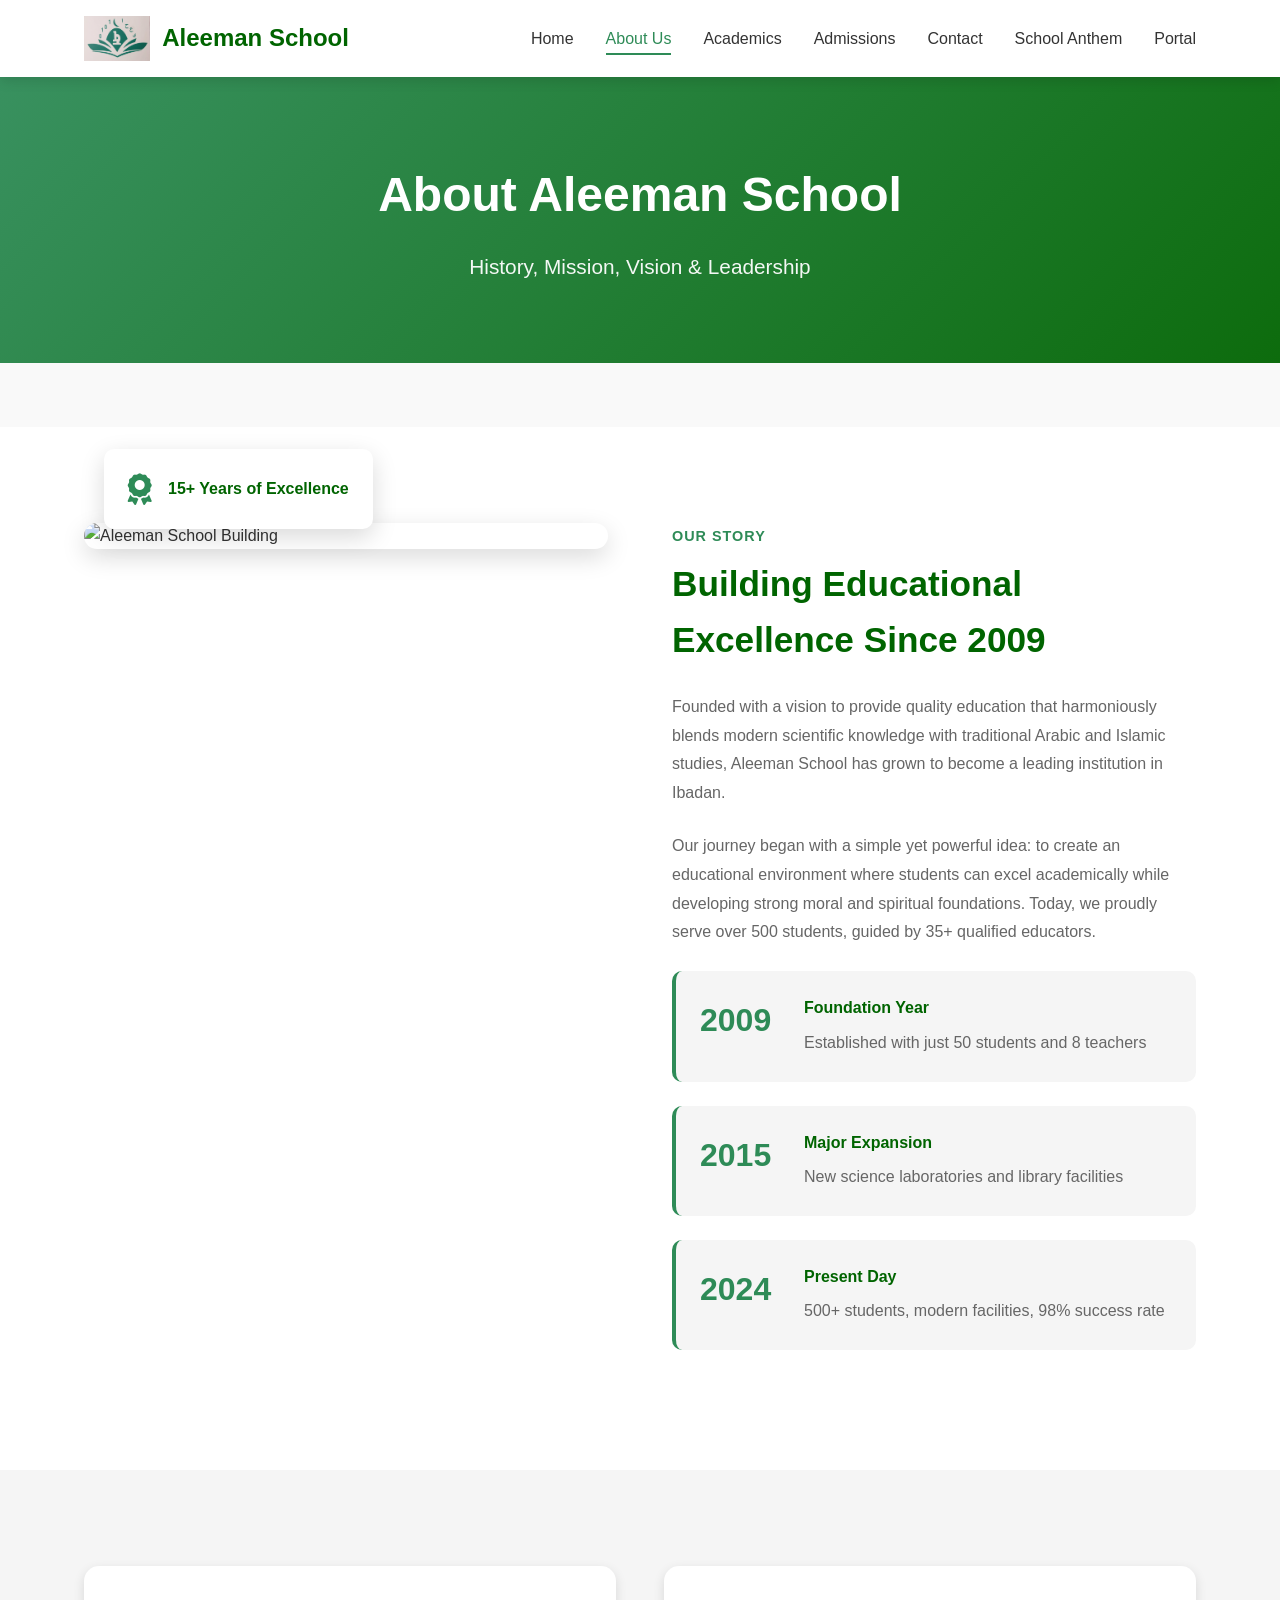
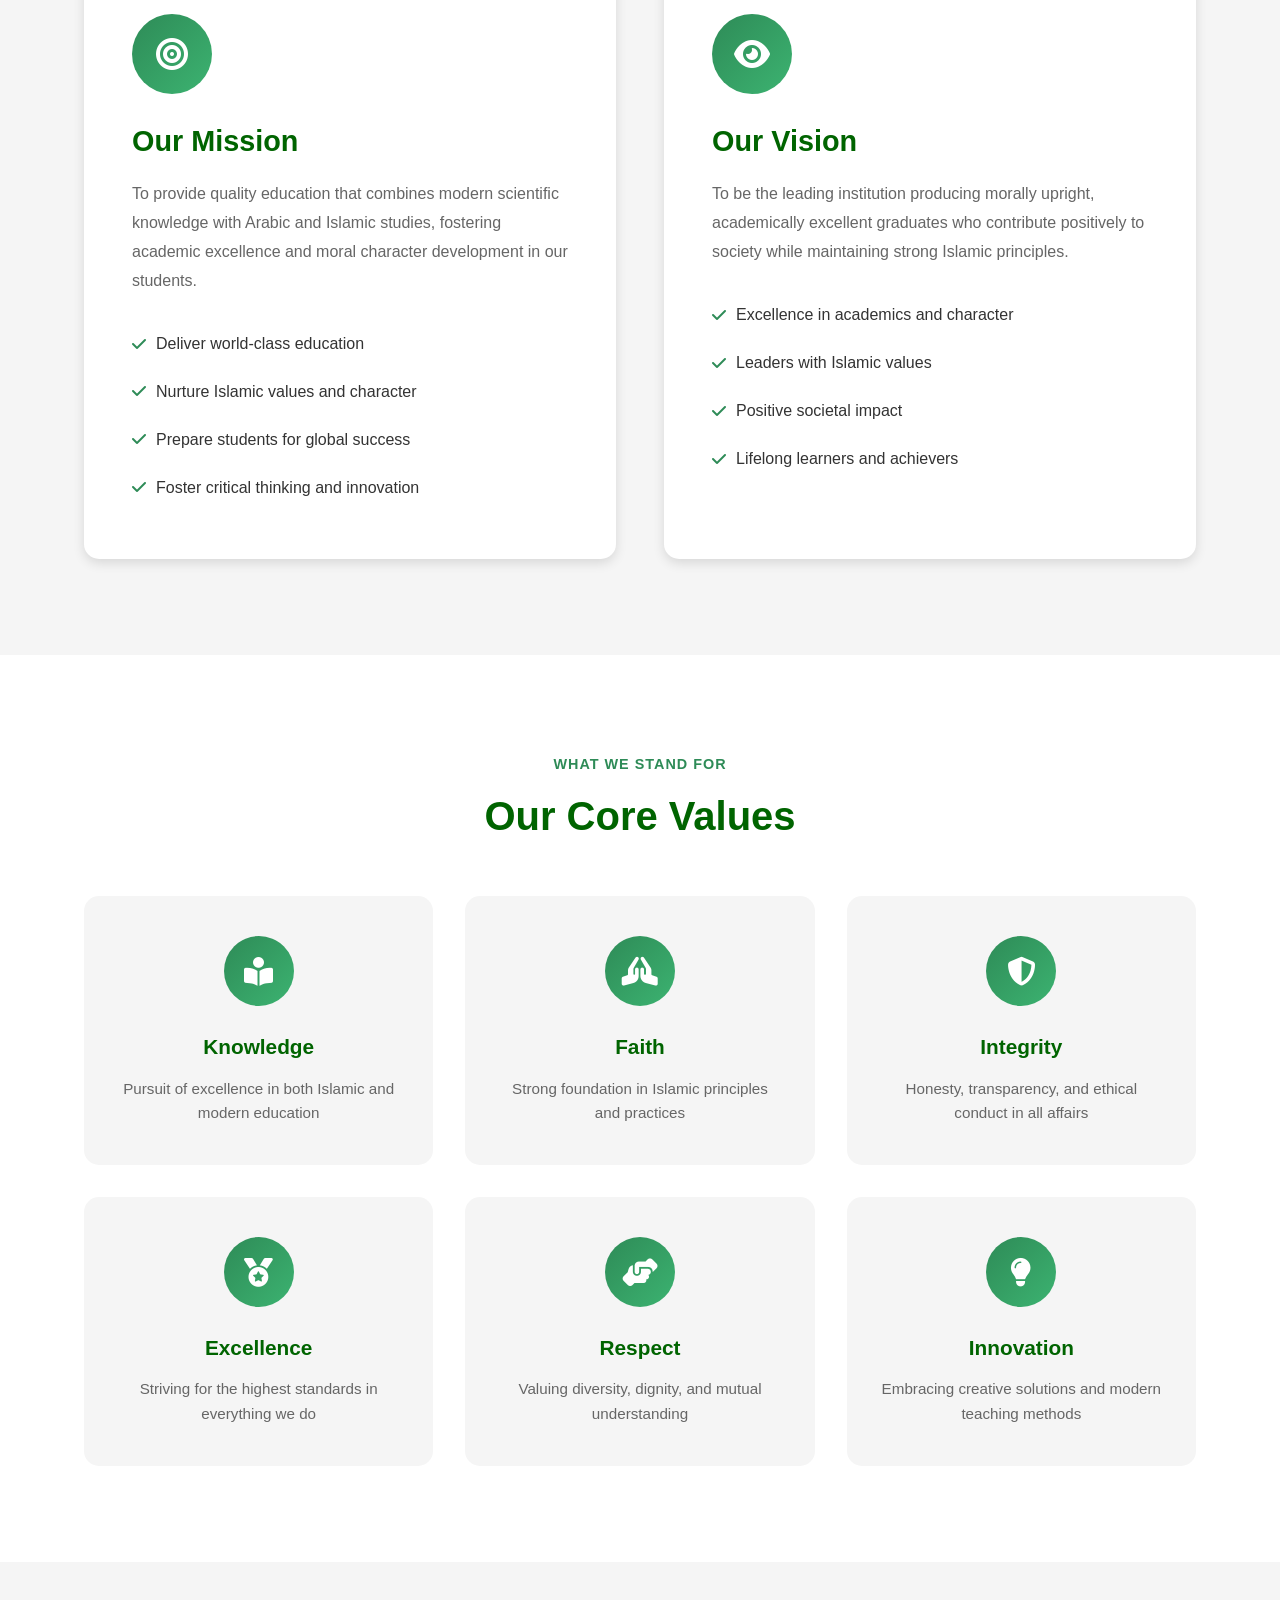
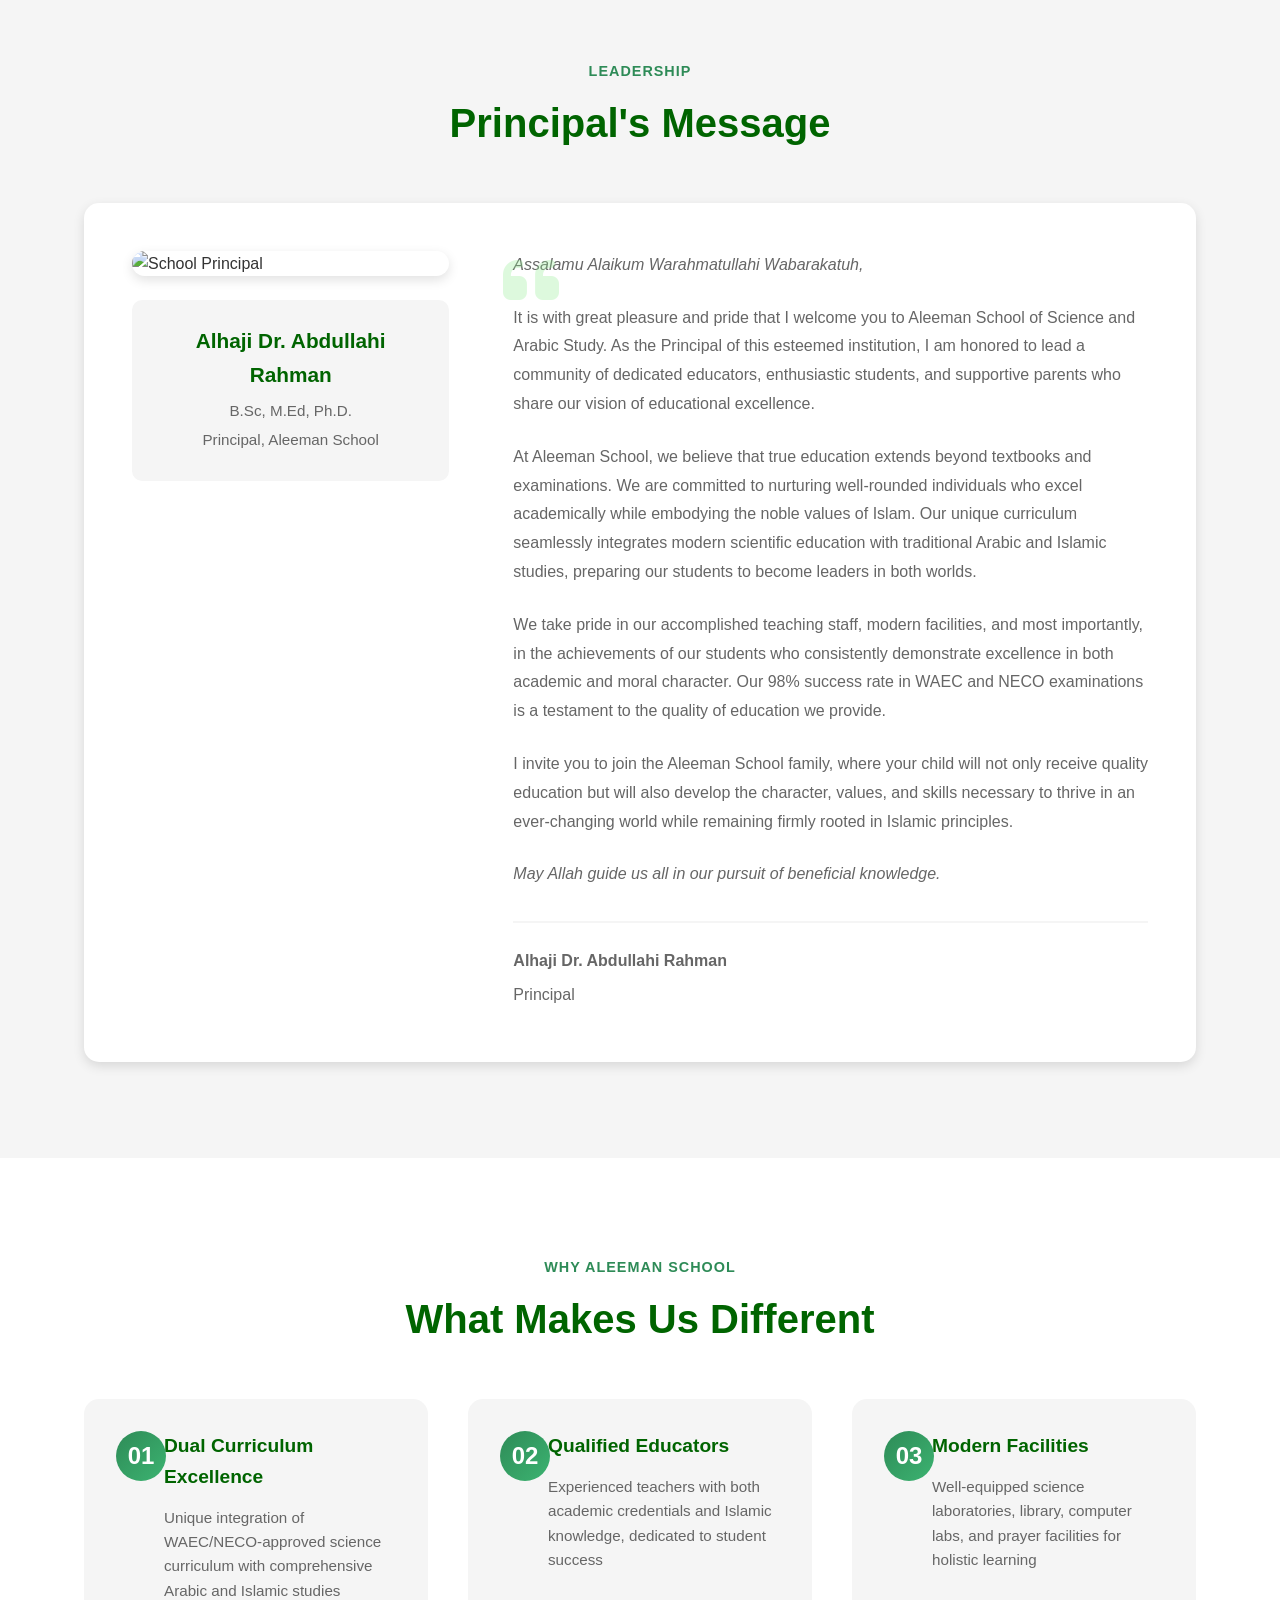
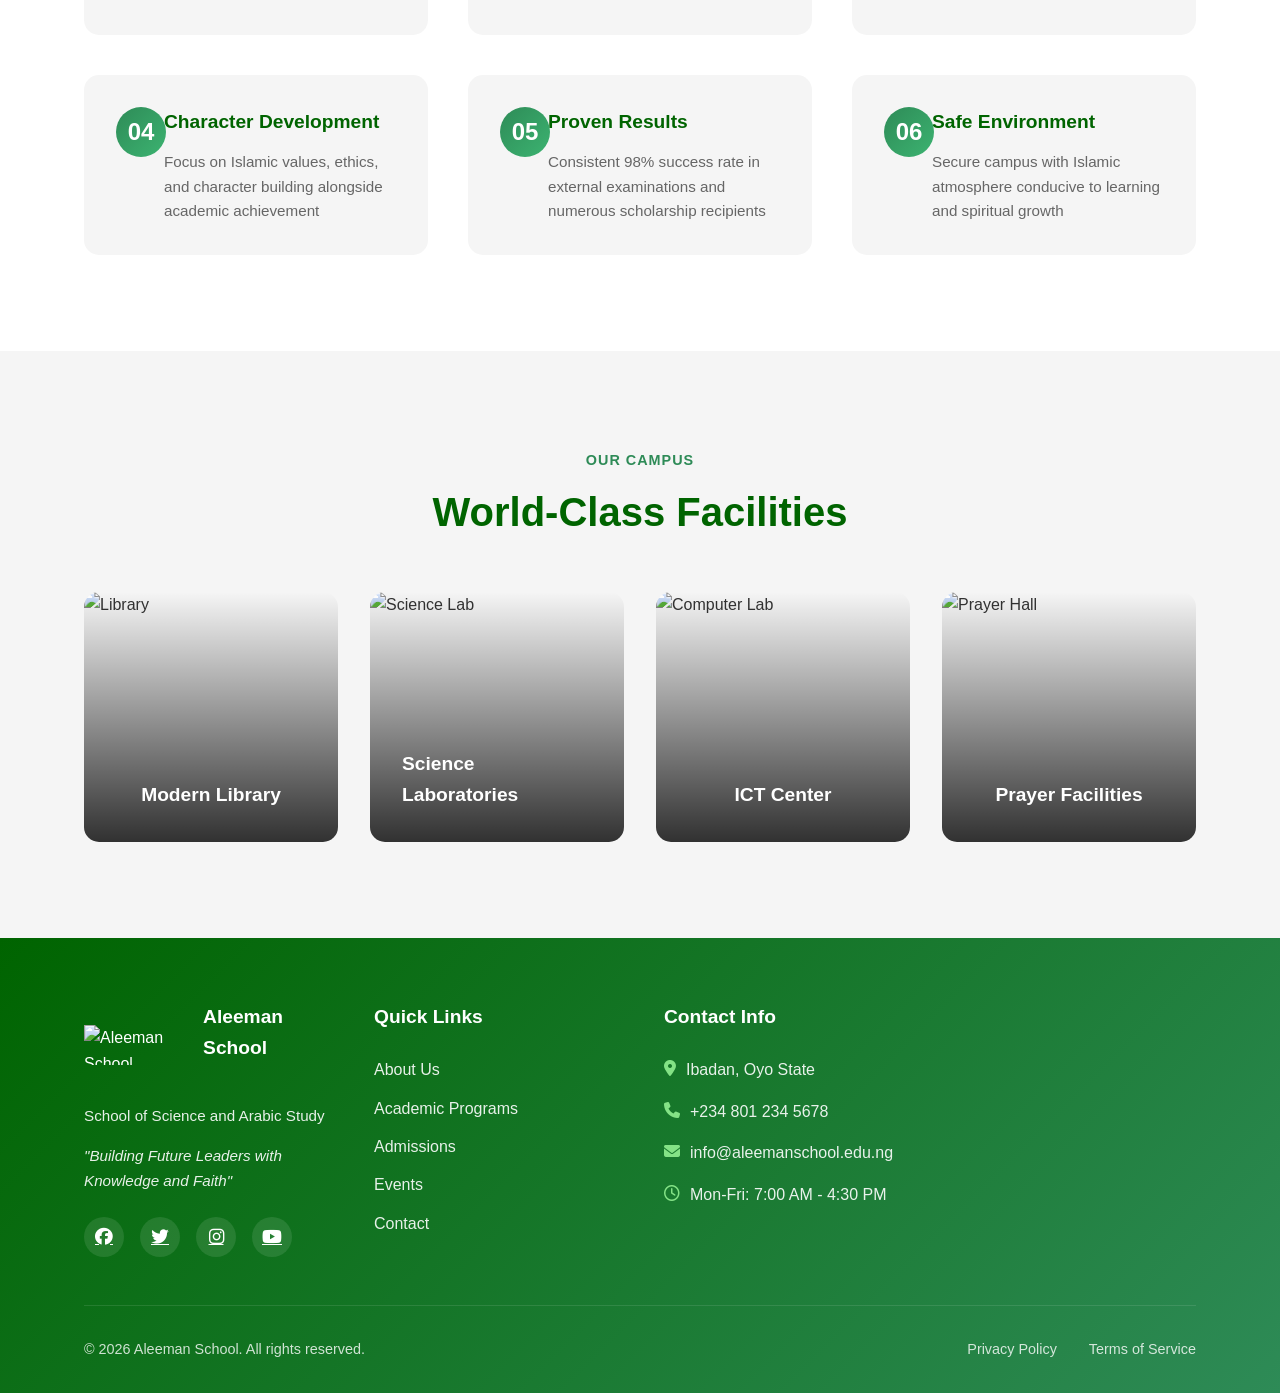
==== about/index.html @ 273f5569 "first commit" ====
<!DOCTYPE html>
<html lang="en">
<head>
    <meta charset="UTF-8">
    <meta
      name="viewport"
      content="width=device-width, initial-scale=1.0, maximum-scale=2.0, user-scalable=no, viewport-fit=cover"
    />
    <meta name="description" content="Learn about Aleeman School's history, mission, vision and meet our principal">
    <title>About Us - Aleeman School</title>
    <link rel="stylesheet" href="../css/style.css">
    <link rel="stylesheet" href="../css/responsive.css">
    <link rel="stylesheet" href="../css/improvements.css">
     <link rel="icon" href="../aleeman-logo.png" type="image/x-icon">
    <link rel="stylesheet" href="https://cdnjs.cloudflare.com/ajax/libs/font-awesome/6.4.0/css/all.min.css">
</head>
<body>
    <!-- Navigation -->
    <nav class="navbar">
        <div class="container">
            <a href="../index.html" class="logo">
                <img src="../aleeman-logo.png" alt="Aleeman School Logo">
                <span>Aleeman School</span>
            </a>
            <button class="menu-toggle" id="menuToggle" aria-label="Toggle menu">
                <i class="fas fa-bars"></i>
            </button>
            <ul class="nav-menu" id="navMenu">
                <li><a href="../index.html">Home</a></li>
                <li><a href="../about/" class="active">About Us</a></li>
                <li><a href="../academics/">Academics</a></li>
                <li><a href="../admissions/">Admissions</a></li>
                <li><a href="../contact/">Contact</a></li>
                 <li><a href="../anthem/">School Anthem</a></li>
                 <li><a href="../portal/">Portal</a></li>
            </ul>
        </div>
    </nav>

    <!-- Page Header -->
    <section class="page-header">
        <div class="container">
            <h1>About Aleeman School</h1>
            <p>History, Mission, Vision & Leadership</p>
        </div>
    </section>

    <!-- About Content -->
    <section class="about-content-section">
        <div class="container">
            <div class="about-grid">
                <div class="about-image">
                    <img src="../images/school-building.jpg" alt="Aleeman School Building">
                    <div class="image-badge">
                        <i class="fas fa-award"></i>
                        <span>15+ Years of Excellence</span>
                    </div>
                </div>
                <div class="about-text">
                    <span class="section-label">Our Story</span>
                    <h2>Building Educational Excellence Since 2009</h2>
                    <p>Founded with a vision to provide quality education that harmoniously blends modern scientific knowledge with traditional Arabic and Islamic studies, Aleeman School has grown to become a leading institution in Ibadan.</p>
                    <p>Our journey began with a simple yet powerful idea: to create an educational environment where students can excel academically while developing strong moral and spiritual foundations. Today, we proudly serve over 500 students, guided by 35+ qualified educators.</p>
                    <div class="timeline-highlight">
                        <div class="timeline-year">2009</div>
                        <div class="timeline-text">
                            <h4>Foundation Year</h4>
                            <p>Established with just 50 students and 8 teachers</p>
                        </div>
                    </div>
                    <div class="timeline-highlight">
                        <div class="timeline-year">2015</div>
                        <div class="timeline-text">
                            <h4>Major Expansion</h4>
                            <p>New science laboratories and library facilities</p>
                        </div>
                    </div>
                    <div class="timeline-highlight">
                        <div class="timeline-year">2024</div>
                        <div class="timeline-text">
                            <h4>Present Day</h4>
                            <p>500+ students, modern facilities, 98% success rate</p>
                        </div>
                    </div>
                </div>
            </div>
        </div>
    </section>

    <!-- Mission & Vision -->
    <section class="mission-vision-section">
        <div class="container">
            <div class="mv-grid">
                <div class="mv-card mission-card">
                    <div class="mv-icon">
                        <i class="fas fa-bullseye"></i>
                    </div>
                    <h3>Our Mission</h3>
                    <p>To provide quality education that combines modern scientific knowledge with Arabic and Islamic studies, fostering academic excellence and moral character development in our students.</p>
                    <ul class="mv-list">
                        <li><i class="fas fa-check"></i> Deliver world-class education</li>
                        <li><i class="fas fa-check"></i> Nurture Islamic values and character</li>
                        <li><i class="fas fa-check"></i> Prepare students for global success</li>
                        <li><i class="fas fa-check"></i> Foster critical thinking and innovation</li>
                    </ul>
                </div>
                <div class="mv-card vision-card">
                    <div class="mv-icon">
                        <i class="fas fa-eye"></i>
                    </div>
                    <h3>Our Vision</h3>
                    <p>To be the leading institution producing morally upright, academically excellent graduates who contribute positively to society while maintaining strong Islamic principles.</p>
                    <ul class="mv-list">
                        <li><i class="fas fa-check"></i> Excellence in academics and character</li>
                        <li><i class="fas fa-check"></i> Leaders with Islamic values</li>
                        <li><i class="fas fa-check"></i> Positive societal impact</li>
                        <li><i class="fas fa-check"></i> Lifelong learners and achievers</li>
                    </ul>
                </div>
            </div>
        </div>
    </section>

    <!-- Core Values -->
    <section class="values-section">
        <div class="container">
            <div class="section-header">
                <span class="section-label">What We Stand For</span>
                <h2>Our Core Values</h2>
            </div>
            <div class="values-grid">
                <div class="value-card">
                    <div class="value-icon">
                        <i class="fas fa-book-reader"></i>
                    </div>
                    <h4>Knowledge</h4>
                    <p>Pursuit of excellence in both Islamic and modern education</p>
                </div>
                <div class="value-card">
                    <div class="value-icon">
                        <i class="fas fa-praying-hands"></i>
                    </div>
                    <h4>Faith</h4>
                    <p>Strong foundation in Islamic principles and practices</p>
                </div>
                <div class="value-card">
                    <div class="value-icon">
                        <i class="fas fa-shield-alt"></i>
                    </div>
                    <h4>Integrity</h4>
                    <p>Honesty, transparency, and ethical conduct in all affairs</p>
                </div>
                <div class="value-card">
                    <div class="value-icon">
                        <i class="fas fa-medal"></i>
                    </div>
                    <h4>Excellence</h4>
                    <p>Striving for the highest standards in everything we do</p>
                </div>
                <div class="value-card">
                    <div class="value-icon">
                        <i class="fas fa-hands-helping"></i>
                    </div>
                    <h4>Respect</h4>
                    <p>Valuing diversity, dignity, and mutual understanding</p>
                </div>
                <div class="value-card">
                    <div class="value-icon">
                        <i class="fas fa-lightbulb"></i>
                    </div>
                    <h4>Innovation</h4>
                    <p>Embracing creative solutions and modern teaching methods</p>
                </div>
            </div>
        </div>
    </section>

    <!-- Principal's Message -->
    <section class="principal-section" id="principal">
        <div class="container">
            <div class="section-header">
                <span class="section-label">Leadership</span>
                <h2>Principal's Message</h2>
            </div>
            <div class="principal-content">
                <div class="principal-image">
                    <img src="images/principal.jpg" alt="School Principal">
                    <div class="principal-info">
                        <h3>Alhaji Dr. Abdullahi Rahman</h3>
                        <p>B.Sc, M.Ed, Ph.D.</p>
                        <p>Principal, Aleeman School</p>
                    </div>
                </div>
                <div class="principal-message">
                    <div class="quote-mark">
                        <i class="fas fa-quote-left"></i>
                    </div>
                    <p class="message-intro">Assalamu Alaikum Warahmatullahi Wabarakatuh,</p>
                    <p>It is with great pleasure and pride that I welcome you to Aleeman School of Science and Arabic Study. As the Principal of this esteemed institution, I am honored to lead a community of dedicated educators, enthusiastic students, and supportive parents who share our vision of educational excellence.</p>
                    <p>At Aleeman School, we believe that true education extends beyond textbooks and examinations. We are committed to nurturing well-rounded individuals who excel academically while embodying the noble values of Islam. Our unique curriculum seamlessly integrates modern scientific education with traditional Arabic and Islamic studies, preparing our students to become leaders in both worlds.</p>
                    <p>We take pride in our accomplished teaching staff, modern facilities, and most importantly, in the achievements of our students who consistently demonstrate excellence in both academic and moral character. Our 98% success rate in WAEC and NECO examinations is a testament to the quality of education we provide.</p>
                    <p>I invite you to join the Aleeman School family, where your child will not only receive quality education but will also develop the character, values, and skills necessary to thrive in an ever-changing world while remaining firmly rooted in Islamic principles.</p>
                    <p class="message-closing">May Allah guide us all in our pursuit of beneficial knowledge.</p>
                    <div class="principal-signature">
                        <p><strong>Alhaji Dr. Abdullahi Rahman</strong></p>
                        <p>Principal</p>
                    </div>
                </div>
            </div>
        </div>
    </section>

    <!-- Why Choose Us -->
    <section class="why-choose-section">
        <div class="container">
            <div class="section-header">
                <span class="section-label">Why Aleeman School</span>
                <h2>What Makes Us Different</h2>
            </div>
            <div class="why-grid">
                <div class="why-card">
                    <div class="why-number">01</div>
                    <h4>Dual Curriculum Excellence</h4>
                    <p>Unique integration of WAEC/NECO-approved science curriculum with comprehensive Arabic and Islamic studies</p>
                </div>
                <div class="why-card">
                    <div class="why-number">02</div>
                    <h4>Qualified Educators</h4>
                    <p>Experienced teachers with both academic credentials and Islamic knowledge, dedicated to student success</p>
                </div>
                <div class="why-card">
                    <div class="why-number">03</div>
                    <h4>Modern Facilities</h4>
                    <p>Well-equipped science laboratories, library, computer labs, and prayer facilities for holistic learning</p>
                </div>
                <div class="why-card">
                    <div class="why-number">04</div>
                    <h4>Character Development</h4>
                    <p>Focus on Islamic values, ethics, and character building alongside academic achievement</p>
                </div>
                <div class="why-card">
                    <div class="why-number">05</div>
                    <h4>Proven Results</h4>
                    <p>Consistent 98% success rate in external examinations and numerous scholarship recipients</p>
                </div>
                <div class="why-card">
                    <div class="why-number">06</div>
                    <h4>Safe Environment</h4>
                    <p>Secure campus with Islamic atmosphere conducive to learning and spiritual growth</p>
                </div>
            </div>
        </div>
    </section>

    <!-- Facilities Highlight -->
    <section class="facilities-section">
        <div class="container">
            <div class="section-header">
                <span class="section-label">Our Campus</span>
                <h2>World-Class Facilities</h2>
            </div>
            <div class="facilities-grid">
                <div class="facility-card">
                    <img src="images/library.jpg" alt="Library">
                    <div class="facility-overlay">
                        <i class="fas fa-book"></i>
                        <h4>Modern Library</h4>
                    </div>
                </div>
                <div class="facility-card">
                    <img src="images/lab.jpg" alt="Science Lab">
                    <div class="facility-overlay">
                        <i class="fas fa-flask"></i>
                        <h4>Science Laboratories</h4>
                    </div>
                </div>
                <div class="facility-card">
                    <img src="images/computer-lab.jpg" alt="Computer Lab">
                    <div class="facility-overlay">
                        <i class="fas fa-desktop"></i>
                        <h4>ICT Center</h4>
                    </div>
                </div>
                <div class="facility-card">
                    <img src="images/mosque.jpg" alt="Prayer Hall">
                    <div class="facility-overlay">
                        <i class="fas fa-mosque"></i>
                        <h4>Prayer Facilities</h4>
                    </div>
                </div>
            </div>
        </div>
    </section>

    <!-- Footer -->
    <footer class="footer">
        <div class="container">
            <div class="footer-grid">
                <div class="footer-col">
                    <div class="footer-logo">
                        <img src="aleeman-logo.png" alt="Aleeman School">
                        <h3>Aleeman School</h3>
                    </div>
                    <p>School of Science and Arabic Study</p>
                    <p class="footer-tagline">"Building Future Leaders with Knowledge and Faith"</p>
                    <div class="social-links">
                        <a href="#" aria-label="Facebook"><i class="fab fa-facebook"></i></a>
                        <a href="#" aria-label="Twitter"><i class="fab fa-twitter"></i></a>
                        <a href="#" aria-label="Instagram"><i class="fab fa-instagram"></i></a>
                        <a href="#" aria-label="YouTube"><i class="fab fa-youtube"></i></a>
                    </div>
                </div>
                <div class="footer-col">
                    <h3>Quick Links</h3>
                    <ul class="footer-links">
                        <li><a href="../about/">About Us</a></li>
                        <li><a href="../academics/">Academic Programs</a></li>
                        <li><a href="../admissions/">Admissions</a></li>
                        <li><a href="#">Events</a></li>
                        <li><a href="../contact/">Contact</a></li>
                    </ul>
                </div>
                <div class="footer-col">
                    <h3>Contact Info</h3>
                    <ul class="footer-contact">
                        <li><i class="fas fa-map-marker-alt"></i> Ibadan, Oyo State</li>
                        <li><i class="fas fa-phone"></i> +234 801 234 5678</li>
                        <li><i class="fas fa-envelope"></i> info@aleemanschool.edu.ng</li>
                        <li><i class="far fa-clock"></i> Mon-Fri: 7:00 AM - 4:30 PM</li>
                    </ul>
                </div>
                <!-- <div class="footer-col">
                    <h3>Newsletter</h3>
                    <p>Subscribe to receive updates and news</p>
                    <form class="newsletter-form">
                        <input type="email" placeholder="Your email" required>
                        <button type="submit"><i class="fas fa-paper-plane"></i></button>
                    </form>
                </div> -->
            </div>
            <div class="footer-bottom">
                <p class="copyright">&copy; <span id="currentYear"></span> Aleeman School. All rights reserved.</p>
                <div class="footer-bottom-links">
                    <a href="#">Privacy Policy</a>
                    <a href="#">Terms of Service</a>
                </div>
            </div>
        </div>
        <script>
    let date = document.getElementById("currentYear");
    date.innerHTML = new Date().getFullYear();
</script>

    </footer>

    <!-- Scroll to Top Button -->
    <button class="scroll-top" id="scrollTop" aria-label="Scroll to top">
        <i class="fas fa-arrow-up"></i>
    </button>

    <script src="../js/main.js"></script>
</body>
</html>
---- css/style.css ----
/* ========================================
   ALEEMAN SCHOOL - ENHANCED STYLES
======================================== */

/* Reset & Base */
* {
    margin: 0;
    padding: 0;
    box-sizing: border-box;
}

* {
  -webkit-user-select: none;
  -ms-user-select: none;
  user-select: none;
  box-sizing: border-box;
}

:root {
    /* Colors */
    --primary-green: #2E8B57;
    --dark-green: #006400;
    --light-green: #90EE90;
    --accent-green: #3CB371;
    --white: #FFFFFF;
    --off-white: #F9F9F9;
    --light-gray: #F5F5F5;
    --text-dark: #333333;
    --text-light: #666666;
    --text-muted: #999999;
    
    /* Shadows */
    --shadow-sm: 0 2px 8px rgba(0,0,0,0.08);
    --shadow-md: 0 4px 12px rgba(0,0,0,0.12);
    --shadow-lg: 0 8px 24px rgba(0,0,0,0.15);
    
    /* Transitions */
    --transition-fast: 0.2s ease;
    --transition-normal: 0.3s ease;
    --transition-slow: 0.5s ease;
    
    /* Border Radius */
    --radius-sm: 5px;
    --radius-md: 10px;
    --radius-lg: 15px;
    --radius-xl: 20px;
}

html {
    scroll-behavior: smooth;
}

body {
    font-family: 'Segoe UI', Tahoma, Geneva, Verdana, sans-serif;
    line-height: 1.6;
    color: var(--text-dark);
    background-color: var(--off-white);
    overflow-x: hidden;
}

.container {
    width: 90%;
    max-width: 1200px;
    margin: 0 auto;
    padding: 0 20px;
}

img {
    max-width: 100%;
    height: auto;
    display: block;
}

/* ========================================
   NAVIGATION
======================================== */

.navbar {
    background-color: var(--white);
    box-shadow: var(--shadow-md);
    position: sticky;
    top: 0;
    z-index: 1000;
    transition: var(--transition-normal);
}

.navbar.scrolled {
    box-shadow: var(--shadow-lg);
}

.navbar .container {
    display: flex;
    justify-content: space-between;
    align-items: center;
    padding: 1rem 20px;
}

.logo {
    display: flex;
    align-items: center;
    text-decoration: none;
    color: var(--dark-green);
    font-weight: bold;
    font-size: 1.5rem;
    transition: var(--transition-fast);
}

.logo:hover {
    transform: scale(1.05);
}

.logo img {
    height: 45px;
    margin-right: 12px;
}

.nav-menu {
    display: flex;
    list-style: none;
    gap: 2rem;
}

.nav-menu a {
    text-decoration: none;
    color: var(--text-dark);
    font-weight: 500;
    padding: 0.5rem 0;
    position: relative;
    transition: var(--transition-normal);
}

.nav-menu a::after {
    content: '';
    position: absolute;
    bottom: 0;
    left: 0;
    width: 0;
    height: 2px;
    background: var(--primary-green);
    transition: var(--transition-normal);
}

.nav-menu a:hover::after,
.nav-menu a.active::after {
    width: 100%;
}

.nav-menu a:hover,
.nav-menu a.active {
    color: var(--primary-green);
}

.menu-toggle {
    display: none;
    background: none;
    border: none;
    font-size: 1.5rem;
    color: var(--primary-green);
    cursor: pointer;
    transition: var(--transition-fast);
}

.menu-toggle:hover {
    transform: scale(1.1);
}

/* ========================================
   HERO SECTION
======================================== */

.hero {
    background: linear-gradient(135deg, rgba(46, 139, 87, 0.9), rgba(0, 100, 0, 0.9)), 
                url('../images/hero-bg.jpg') center/cover no-repeat fixed;
    color: var(--white);
    text-align: center;
    padding: 8rem 2rem;
    position: relative;
    min-height: 80vh;
    display: flex;
    align-items: center;
    justify-content: center;
    overflow: hidden;
}

.hero::before {
    content: '';
    position: absolute;
    top: 0;
    left: 0;
    right: 0;
    bottom: 0;
    background: url('data:image/svg+xml,<svg width="100" height="100" xmlns="http://www.w3.org/2000/svg"><defs><pattern id="grid" width="100" height="100" patternUnits="userSpaceOnUse"><path d="M 100 0 L 0 0 0 100" fill="none" stroke="rgba(255,255,255,0.05)" stroke-width="1"/></pattern></defs><rect width="100%" height="100%" fill="url(%23grid)" /></svg>');
    opacity: 0.3;
}

.hero-content {
    position: relative;
    z-index: 2;
    max-width: 800px;
}

.hero h1 {
    font-size: 3.5rem;
    margin-bottom: 1.5rem;
    font-weight: 700;
    line-height: 1.2;
    text-shadow: 2px 2px 4px rgba(0,0,0,0.3);
}

.motto {
    font-size: 1.8rem;
    font-style: italic;
    margin-bottom: 2.5rem;
    opacity: 0.95;
    font-weight: 300;
}

.hero-buttons {
    display: flex;
    gap: 1.5rem;
    justify-content: center;
    flex-wrap: wrap;
}

/* Animation Classes */
.fade-in {
    animation: fadeIn 1s ease-out;
}

.fade-in-delay {
    animation: fadeIn 1s ease-out 0.3s both;
}

.fade-in-delay-2 {
    animation: fadeIn 1s ease-out 0.6s both;
}

@keyframes fadeIn {
    from {
        opacity: 0;
        transform: translateY(20px);
    }
    to {
        opacity: 1;
        transform: translateY(0);
    }
}

.scroll-indicator {
    position: absolute;
    bottom: 30px;
    left: 50%;
    transform: translateX(-50%);
    animation: bounce 2s infinite;
}

.scroll-indicator i {
    font-size: 2rem;
    color: var(--white);
    opacity: 0.7;
}

@keyframes bounce {
    0%, 20%, 50%, 80%, 100% {
        transform: translateX(-50%) translateY(0);
    }
    40% {
        transform: translateX(-50%) translateY(-10px);
    }
    60% {
        transform: translateX(-50%) translateY(-5px);
    }
}

/* ========================================
   BUTTONS
======================================== */

.btn {
    display: inline-block;
    padding: 0.9rem 2.2rem;
    border-radius: 50px;
    text-decoration: none;
    font-weight: 600;
    transition: all var(--transition-normal);
    border: 2px solid transparent;
    cursor: pointer;
    font-size: 1rem;
    text-align: center;
}

.btn-primary {
    background-color: var(--white);
    color: var(--primary-green);
    box-shadow: var(--shadow-md);
}

.btn-primary:hover {
    background-color: var(--primary-green);
    color: var(--white);
    border-color: var(--white);
    transform: translateY(-2px);
    box-shadow: var(--shadow-lg);
}

.btn-secondary {
    background-color: var(--primary-green);
    color: var(--white);
}

.btn-secondary:hover {
    background-color: var(--dark-green);
    transform: translateY(-2px);
    box-shadow: var(--shadow-lg);
}

.btn-outline {
    background-color: transparent;
    color: var(--white);
    border-color: var(--white);
}

.btn-outline:hover {
    background-color: var(--white);
    color: var(--primary-green);
}

.btn-light {
    background-color: var(--white);
    color: var(--primary-green);
}

.btn-light:hover {
    background-color: var(--light-gray);
    transform: translateY(-2px);
    box-shadow: var(--shadow-lg);
}

.btn-outline-light {
    background-color: transparent;
    color: var(--white);
    border-color: var(--white);
}

.btn-outline-light:hover {
    background-color: rgba(255,255,255,0.1);
}

.btn-full {
    width: 100%;
}

/* ========================================
   SECTION STYLES
======================================== */

.section-label {
    display: inline-block;
    color: var(--primary-green);
    font-weight: 600;
    text-transform: uppercase;
    font-size: 0.9rem;
    letter-spacing: 1px;
    margin-bottom: 0.5rem;
}

.section-header {
    text-align: center;
    margin-bottom: 3rem;
}

.section-header h2 {
    font-size: 2.5rem;
    color: var(--dark-green);
    margin-bottom: 1rem;
}

.section-header p {
    color: var(--text-light);
    font-size: 1.1rem;
    max-width: 600px;
    margin: 0 auto;
}

/* ========================================
   WELCOME SECTION
======================================== */

.welcome-section {
    padding: 6rem 0;
    background: var(--white);
}

.welcome-grid {
    display: grid;
    grid-template-columns: 1fr 1fr;
    gap: 4rem;
    align-items: center;
}

.welcome-image {
    position: relative;
}

.welcome-image img {
    border-radius: var(--radius-lg);
    box-shadow: var(--shadow-lg);
}

.image-overlay {
    position: absolute;
    bottom: 20px;
    right: 20px;
}

.stat-badge {
    background: var(--white);
    padding: 1.5rem;
    border-radius: var(--radius-md);
    box-shadow: var(--shadow-lg);
    text-align: center;
}

.stat-number {
    display: block;
    font-size: 2rem;
    font-weight: 700;
    color: var(--primary-green);
}

.stat-label {
    display: block;
    color: var(--text-light);
    font-size: 0.9rem;
}

.welcome-content h2 {
    font-size: 2.2rem;
    color: var(--dark-green);
    margin-bottom: 1.5rem;
    line-height: 1.3;
}

.welcome-content p {
    color: var(--text-light);
    margin-bottom: 1.5rem;
    font-size: 1.05rem;
}

.features-list {
    margin: 2rem 0;
}

.feature-item {
    display: flex;
    align-items: center;
    margin-bottom: 1rem;
    font-weight: 500;
}

.feature-item i {
    color: var(--primary-green);
    margin-right: 12px;
    font-size: 1.2rem;
}

/* ========================================
   STATS SECTION
======================================== */

.stats-section {
    padding: 5rem 0;
    background: linear-gradient(135deg, var(--primary-green), var(--dark-green));
    color: var(--white);
}

.stats-grid {
    display: grid;
    grid-template-columns: repeat(4, 1fr);
    gap: 2rem;
}

.stat-card {
    text-align: center;
    padding: 2rem;
    background: rgba(255,255,255,0.1);
    border-radius: var(--radius-md);
    backdrop-filter: blur(10px);
    transition: var(--transition-normal);
}

.stat-card:hover {
    background: rgba(255,255,255,0.15);
    transform: translateY(-5px);
}

.stat-icon {
    font-size: 2.5rem;
    margin-bottom: 1rem;
    opacity: 0.9;
}

.stat-value {
    display: block;
    font-size: 3rem;
    font-weight: 700;
    margin-bottom: 0.5rem;
}

.stat-title {
    display: block;
    font-size: 1rem;
    opacity: 0.9;
}

/* ========================================
   PROGRAMS SECTION
======================================== */

.programs-section {
    padding: 6rem 0;
    background: var(--light-gray);
}

.programs-grid {
    display: grid;
    grid-template-columns: repeat(3, 1fr);
    gap: 2.5rem;
}

.program-card {
    background: var(--white);
    padding: 2.5rem;
    border-radius: var(--radius-lg);
    box-shadow: var(--shadow-md);
    transition: var(--transition-normal);
    position: relative;
    overflow: hidden;
}

.program-card::before {
    content: '';
    position: absolute;
    top: 0;
    left: 0;
    width: 100%;
    height: 4px;
    background: linear-gradient(to right, var(--primary-green), var(--accent-green));
    transform: scaleX(0);
    transition: var(--transition-normal);
}

.program-card:hover::before {
    transform: scaleX(1);
}

.program-card:hover {
    transform: translateY(-10px);
    box-shadow: var(--shadow-lg);
}

.program-card.featured {
    border: 2px solid var(--primary-green);
    transform: scale(1.05);
}

.featured-badge {
    position: absolute;
    top: 20px;
    right: -30px;
    background: var(--accent-green);
    color: var(--white);
    padding: 0.3rem 2.5rem;
    font-size: 0.8rem;
    font-weight: 600;
    transform: rotate(45deg);
}

.program-icon {
    width: 70px;
    height: 70px;
    background: linear-gradient(135deg, var(--primary-green), var(--accent-green));
    color: var(--white);
    border-radius: 50%;
    display: flex;
    align-items: center;
    justify-content: center;
    margin-bottom: 1.5rem;
    font-size: 1.8rem;
}

.program-card h3 {
    color: var(--dark-green);
    font-size: 1.5rem;
    margin-bottom: 1rem;
}

.program-card p {
    color: var(--text-light);
    margin-bottom: 1.5rem;
    line-height: 1.7;
}

.program-highlights {
    list-style: none;
    margin-bottom: 1.5rem;
}

.program-highlights li {
    padding: 0.5rem 0;
    color: var(--text-dark);
    display: flex;
    align-items: center;
}

.program-highlights i {
    color: var(--primary-green);
    margin-right: 10px;
    font-size: 0.9rem;
}

.program-link {
    color: var(--primary-green);
    text-decoration: none;
    font-weight: 600;
    display: inline-flex;
    align-items: center;
    transition: var(--transition-fast);
}

.program-link:hover {
    gap: 8px;
}

.program-link i {
    margin-left: 8px;
    transition: var(--transition-fast);
}

/* ========================================
   QUICK LINKS
======================================== */

.quick-links {
    padding: 5rem 0;
    background-color: var(--white);
}

.quick-links h2 {
    text-align: center;
    color: var(--dark-green);
    margin-bottom: 3rem;
    font-size: 2.2rem;
}

.links-grid {
    display: grid;
    grid-template-columns: repeat(auto-fit, minmax(250px, 1fr));
    gap: 2rem;
}

.link-card {
    background-color: var(--light-gray);
    padding: 2.5rem 2rem;
    border-radius: var(--radius-lg);
    text-align: center;
    text-decoration: none;
    color: var(--text-dark);
    transition: var(--transition-normal);
    border: 2px solid transparent;
    position: relative;
    overflow: hidden;
}

.link-card::before {
    content: '';
    position: absolute;
    top: 0;
    left: -100%;
    width: 100%;
    height: 100%;
    background: linear-gradient(to right, transparent, rgba(46,139,87,0.1), transparent);
    transition: var(--transition-slow);
}

.link-card:hover::before {
    left: 100%;
}

.link-card:hover {
    transform: translateY(-8px);
    box-shadow: var(--shadow-lg);
    border-color: var(--primary-green);
}

.link-icon {
    width: 60px;
    height: 60px;
    background: linear-gradient(135deg, var(--primary-green), var(--accent-green));
    color: var(--white);
    border-radius: 50%;
    display: flex;
    align-items: center;
    justify-content: center;
    margin: 0 auto 1.5rem;
    font-size: 1.5rem;
    transition: var(--transition-normal);
}

.link-card:hover .link-icon {
    transform: rotate(360deg);
}

.link-card h3 {
    color: var(--dark-green);
    margin-bottom: 0.5rem;
    font-size: 1.2rem;
}

.link-card p {
    color: var(--text-light);
    font-size: 0.95rem;
}

/* ========================================
   TESTIMONIALS
======================================== */

.testimonials-section {
    padding: 6rem 0;
    background: var(--light-gray);
}

.testimonials-slider {
    display: grid;
    grid-template-columns: repeat(3, 1fr);
    gap: 2.5rem;
}

.testimonial-card {
    background: var(--white);
    padding: 2.5rem;
    border-radius: var(--radius-lg);
    box-shadow: var(--shadow-md);
    position: relative;
    transition: var(--transition-normal);
}

.testimonial-card:hover {
    transform: translateY(-5px);
    box-shadow: var(--shadow-lg);
}

.quote-icon {
    font-size: 2.5rem;
    color: var(--light-green);
    margin-bottom: 1rem;
    opacity: 0.5;
}

.testimonial-card p {
    color: var(--text-light);
    font-style: italic;
    line-height: 1.7;
    margin-bottom: 1.5rem;
}

.testimonial-author {
    display: flex;
    align-items: center;
    gap: 1rem;
}

.author-info h4 {
    color: var(--dark-green);
    font-size: 1.1rem;
    margin-bottom: 0.3rem;
}

.author-info span {
    color: var(--text-light);
    font-size: 0.9rem;
}

/* ========================================
   CTA SECTION
======================================== */

.cta-section {
    padding: 6rem 0;
    background: linear-gradient(135deg, var(--dark-green), var(--primary-green));
    color: var(--white);
    text-align: center;
}

.cta-content h2 {
    font-size: 2.5rem;
    margin-bottom: 1.5rem;
}

.cta-content p {
    font-size: 1.2rem;
    margin-bottom: 2.5rem;
    max-width: 700px;
    margin-left: auto;
    margin-right: auto;
    opacity: 0.95;
}

.cta-buttons {
    display: flex;
    gap: 1.5rem;
    justify-content: center;
    flex-wrap: wrap;
}

/* ========================================
   CONTACT SECTION
======================================== */

.contact-section {
    padding: 6rem 0;
    background: var(--white);
}

.contact-grid {
    display: grid;
    grid-template-columns: 1fr 1fr;
    gap: 3rem;
}

.contact-info-cards {
    display: grid;
    grid-template-columns: repeat(2, 1fr);
    gap: 1.5rem;
}

.contact-card {
    background: var(--light-gray);
    padding: 2rem;
    border-radius: var(--radius-md);
    text-align: center;
    transition: var(--transition-normal);
}

.contact-card:hover {
    background: var(--white);
    box-shadow: var(--shadow-md);
    transform: translateY(-5px);
}

.contact-icon {
    width: 60px;
    height: 60px;
    background: linear-gradient(135deg, var(--primary-green), var(--accent-green));
    color: var(--white);
    border-radius: 50%;
    display: flex;
    align-items: center;
    justify-content: center;
    margin: 0 auto 1rem;
    font-size: 1.5rem;
}

.contact-card h4 {
    color: var(--dark-green);
    margin-bottom: 0.5rem;
}

.contact-card p {
    color: var(--text-light);
    font-size: 0.95rem;
}

.contact-form-wrapper {
    background: var(--light-gray);
    padding: 2.5rem;
    border-radius: var(--radius-lg);
}

.contact-form .form-group {
    margin-bottom: 1.5rem;
}

.contact-form input,
.contact-form textarea {
    width: 100%;
    padding: 1rem;
    border: 2px solid transparent;
    border-radius: var(--radius-sm);
    font-size: 1rem;
    font-family: inherit;
    background: var(--white);
    transition: var(--transition-fast);
}

.contact-form input:focus,
.contact-form textarea:focus {
    outline: none;
    border-color: var(--primary-green);
    box-shadow: 0 0 0 3px rgba(46, 139, 87, 0.1);
}

/* ========================================
   PAGE HEADER
======================================== */

.page-header {
    background: linear-gradient(135deg, rgba(46, 139, 87, 0.95), rgba(0, 100, 0, 0.95)),
                url('../images/page-header-bg.jpg') center/cover;
    color: var(--white);
    text-align: center;
    padding: 5rem 2rem;
    margin-bottom: 4rem;
}

.page-header h1 {
    font-size: 3rem;
    margin-bottom: 1rem;
}

.page-header p {
    font-size: 1.3rem;
    opacity: 0.95;
}

/* ========================================
   ABOUT PAGE STYLES
======================================== */

.about-content-section {
    padding: 6rem 0;
    background: var(--white);
}

.about-grid {
    display: grid;
    grid-template-columns: 1fr 1fr;
    gap: 4rem;
    align-items: start;
}

.about-image {
    position: relative;
}

.about-image img {
    border-radius: var(--radius-lg);
    box-shadow: var(--shadow-lg);
}

.image-badge {
    position: absolute;
    bottom: 20px;
    left: 20px;
    background: var(--white);
    padding: 1.5rem;
    border-radius: var(--radius-md);
    box-shadow: var(--shadow-lg);
    display: flex;
    align-items: center;
    gap: 1rem;
}

.image-badge i {
    font-size: 2rem;
    color: var(--primary-green);
}

.image-badge span {
    font-weight: 600;
    color: var(--dark-green);
}

.about-text h2 {
    font-size: 2.2rem;
    color: var(--dark-green);
    margin-bottom: 1.5rem;
}

.about-text p {
    color: var(--text-light);
    margin-bottom: 1.5rem;
    line-height: 1.8;
}

.timeline-highlight {
    display: flex;
    gap: 1.5rem;
    margin-bottom: 1.5rem;
    padding: 1.5rem;
    background: var(--light-gray);
    border-radius: var(--radius-md);
    border-left: 4px solid var(--primary-green);
}

.timeline-year {
    font-size: 2rem;
    font-weight: 700;
    color: var(--primary-green);
    min-width: 80px;
}

.timeline-text h4 {
    color: var(--dark-green);
    margin-bottom: 0.5rem;
}

.timeline-text p {
    color: var(--text-light);
    margin: 0;
}

/* Mission & Vision */
.mission-vision-section {
    padding: 6rem 0;
    background: var(--light-gray);
}

.mv-grid {
    display: grid;
    grid-template-columns: repeat(2, 1fr);
    gap: 3rem;
}

.mv-card {
    background: var(--white);
    padding: 3rem;
    border-radius: var(--radius-lg);
    box-shadow: var(--shadow-md);
}

.mv-icon {
    width: 80px;
    height: 80px;
    background: linear-gradient(135deg, var(--primary-green), var(--accent-green));
    color: var(--white);
    border-radius: 50%;
    display: flex;
    align-items: center;
    justify-content: center;
    margin-bottom: 1.5rem;
    font-size: 2rem;
}

.mv-card h3 {
    color: var(--dark-green);
    font-size: 1.8rem;
    margin-bottom: 1rem;
}

.mv-card p {
    color: var(--text-light);
    margin-bottom: 1.5rem;
    line-height: 1.8;
}

.mv-list {
    list-style: none;
}

.mv-list li {
    padding: 0.7rem 0;
    color: var(--text-dark);
    display: flex;
    align-items: center;
}

.mv-list i {
    color: var(--primary-green);
    margin-right: 10px;
}

/* Core Values */
.values-section {
    padding: 6rem 0;
    background: var(--white);
}

.values-grid {
    display: grid;
    grid-template-columns: repeat(3, 1fr);
    gap: 2rem;
}

.value-card {
    text-align: center;
    padding: 2.5rem 2rem;
    background: var(--light-gray);
    border-radius: var(--radius-lg);
    transition: var(--transition-normal);
}

.value-card:hover {
    background: var(--white);
    box-shadow: var(--shadow-md);
    transform: translateY(-5px);
}

.value-icon {
    width: 70px;
    height: 70px;
    background: linear-gradient(135deg, var(--primary-green), var(--accent-green));
    color: var(--white);
    border-radius: 50%;
    display: flex;
    align-items: center;
    justify-content: center;
    margin: 0 auto 1.5rem;
    font-size: 1.8rem;
}

.value-card h4 {
    color: var(--dark-green);
    font-size: 1.3rem;
    margin-bottom: 0.8rem;
}

.value-card p {
    color: var(--text-light);
    font-size: 0.95rem;
}

/* Principal Section */
.principal-section {
    padding: 6rem 0;
    background: var(--light-gray);
}

.principal-content {
    display: grid;
    grid-template-columns: 1fr 2fr;
    gap: 4rem;
    background: var(--white);
    padding: 3rem;
    border-radius: var(--radius-lg);
    box-shadow: var(--shadow-md);
}

.principal-image img {
    border-radius: var(--radius-lg);
    box-shadow: var(--shadow-md);
    margin-bottom: 1.5rem;
}

.principal-info {
    text-align: center;
    padding: 1.5rem;
    background: var(--light-gray);
    border-radius: var(--radius-md);
}

.principal-info h3 {
    color: var(--dark-green);
    font-size: 1.3rem;
    margin-bottom: 0.5rem;
}

.principal-info p {
    color: var(--text-light);
    font-size: 0.95rem;
    margin-bottom: 0.3rem;
}

.principal-message {
    position: relative;
}

.quote-mark {
    font-size: 4rem;
    color: var(--light-green);
    opacity: 0.3;
    position: absolute;
    top: -20px;
    left: -10px;
}

.principal-message p {
    color: var(--text-light);
    line-height: 1.8;
    margin-bottom: 1.5rem;
}

.message-intro,
.message-closing {
    font-style: italic;
    font-weight: 500;
}

.principal-signature {
    margin-top: 2rem;
    padding-top: 1.5rem;
    border-top: 2px solid var(--light-gray);
}

.principal-signature p {
    margin-bottom: 0.3rem;
}

/* Why Choose Us */
.why-choose-section {
    padding: 6rem 0;
    background: var(--white);
}

.why-grid {
    display: grid;
    grid-template-columns: repeat(3, 1fr);
    gap: 2.5rem;
}

.why-card {
    padding: 2rem;
    background: var(--light-gray);
    border-radius: var(--radius-lg);
    transition: var(--transition-normal);
    position: relative;
    padding-left: 5rem;
}

.why-card:hover {
    background: var(--white);
    box-shadow: var(--shadow-md);
    transform: translateY(-5px);
}

.why-number {
    position: absolute;
    top: 2rem;
    left: 2rem;
    width: 50px;
    height: 50px;
    background: linear-gradient(135deg, var(--primary-green), var(--accent-green));
    color: var(--white);
    border-radius: 50%;
    display: flex;
    align-items: center;
    justify-content: center;
    font-size: 1.5rem;
    font-weight: 700;
}

.why-card h4 {
    color: var(--dark-green);
    margin-bottom: 0.8rem;
    font-size: 1.2rem;
}

.why-card p {
    color: var(--text-light);
    font-size: 0.95rem;
}

/* Facilities */
.facilities-section {
    padding: 6rem 0;
    background: var(--light-gray);
}

.facilities-grid {
    display: grid;
    grid-template-columns: repeat(4, 1fr);
    gap: 2rem;
}

.facility-card {
    position: relative;
    border-radius: var(--radius-lg);
    overflow: hidden;
    height: 250px;
    cursor: pointer;
}

.facility-card img {
    width: 100%;
    height: 100%;
    object-fit: cover;
    transition: var(--transition-slow);
}

.facility-overlay {
    position: absolute;
    top: 0;
    left: 0;
    right: 0;
    bottom: 0;
    background: linear-gradient(to bottom, transparent, rgba(0,0,0,0.8));
    display: flex;
    flex-direction: column;
    align-items: center;
    justify-content: flex-end;
    padding: 2rem;
    color: var(--white);
    transition: var(--transition-normal);
}

.facility-card:hover img {
    transform: scale(1.1);
}

.facility-overlay i {
    font-size: 2.5rem;
    margin-bottom: 1rem;
    opacity: 0;
    transform: translateY(20px);
    transition: var(--transition-normal);
}

.facility-card:hover .facility-overlay i {
    opacity: 1;
    transform: translateY(0);
}

.facility-overlay h4 {
    font-size: 1.2rem;
}

/* ========================================
   ACADEMICS PAGE STYLES
======================================== */

.curriculum-section {
    padding: 6rem 0;
    background: var(--white);
}

.curriculum-tabs {
    background: var(--white);
    border-radius: var(--radius-lg);
    overflow: hidden;
    box-shadow: var(--shadow-md);
}

.tab-buttons {
    display: flex;
    background: var(--light-gray);
    border-bottom: 2px solid var(--primary-green);
}

.tab-btn {
    flex: 1;
    padding: 1.2rem;
    background: none;
    border: none;
    font-size: 1.05rem;
    font-weight: 600;
    color: var(--text-dark);
    cursor: pointer;
    transition: var(--transition-normal);
    position: relative;
}

.tab-btn::after {
    content: '';
    position: absolute;
    bottom: -2px;
    left: 0;
    right: 0;
    height: 2px;
    background: var(--primary-green);
    transform: scaleX(0);
    transition: var(--transition-normal);
}

.tab-btn:hover {
    background: rgba(46, 139, 87, 0.05);
}

.tab-btn.active {
    color: var(--primary-green);
}

.tab-btn.active::after {
    transform: scaleX(1);
}

.tab-content {
    padding: 3rem;
}

.tab-pane {
    display: none;
    animation: fadeIn 0.5s ease-out;
}

.tab-pane.active {
    display: block;
}

.tab-pane h3 {
    color: var(--dark-green);
    margin-bottom: 2rem;
    padding-bottom: 1rem;
    border-bottom: 2px solid var(--light-green);
    font-size: 1.8rem;
}

.program-details {
    display: grid;
    grid-template-columns: repeat(auto-fit, minmax(300px, 1fr));
    gap: 2.5rem;
    margin-top: 2rem;
}

.program-card {
    background: var(--light-gray);
    padding: 2rem;
    border-radius: var(--radius-md);
    border-left: 4px solid var(--primary-green);
}

.program-card h4 {
    color: var(--dark-green);
    margin-bottom: 1.5rem;
    display: flex;
    align-items: center;
    font-size: 1.3rem;
}

.program-card h4 i {
    margin-right: 12px;
    color: var(--primary-green);
}

.program-card ul {
    list-style: none;
}

.program-card li {
    padding: 0.7rem 0;
    border-bottom: 1px solid rgba(0,0,0,0.05);
    color: var(--text-dark);
}

.program-card li:last-child {
    border-bottom: none;
}

/* Departments Section */
.departments-section {
    padding: 6rem 0;
    background: var(--light-gray);
}

.departments-grid {
    display: grid;
    grid-template-columns: repeat(auto-fit, minmax(250px, 1fr));
    gap: 2.5rem;
}

.dept-card {
    background: var(--white);
    padding: 2.5rem;
    border-radius: var(--radius-lg);
    text-align: center;
    box-shadow: var(--shadow-md);
    transition: var(--transition-normal);
}

.dept-card:hover {
    transform: translateY(-8px);
    box-shadow: var(--shadow-lg);
}

.dept-icon {
    width: 80px;
    height: 80px;
    background: linear-gradient(135deg, var(--primary-green), var(--accent-green));
    color: var(--white);
    border-radius: 50%;
    display: flex;
    align-items: center;
    justify-content: center;
    margin: 0 auto 1.5rem;
    font-size: 2rem;
}

.dept-card h3 {
    color: var(--dark-green);
    margin-bottom: 1rem;
    font-size: 1.3rem;
}

.dept-card p {
    color: var(--text-light);
}

/* Calendar Timeline */
.calendar-section {
    padding: 6rem 0;
    background: var(--white);
}

.calendar-timeline {
    max-width: 800px;
    margin: 3rem auto;
    position: relative;
}

.calendar-timeline::before {
    content: '';
    position: absolute;
    left: 140px;
    top: 0;
    bottom: 0;
    width: 3px;
    background: var(--primary-green);
}

.timeline-item {
    display: flex;
    margin-bottom: 3rem;
    position: relative;
}

.timeline-date {
    width: 160px;
    padding-right: 30px;
    text-align: right;
    font-weight: 600;
    color: var(--primary-green);
    font-size: 1.05rem;
}

.timeline-content {
    flex: 1;
    padding-left: 50px;
}

.timeline-item::before {
    content: '';
    position: absolute;
    left: 132px;
    top: 5px;
    width: 18px;
    height: 18px;
    background: var(--white);
    border: 4px solid var(--primary-green);
    border-radius: 50%;
    z-index: 1;
}

.timeline-content h4 {
    color: var(--dark-green);
    margin-bottom: 0.5rem;
    font-size: 1.2rem;
}

.timeline-content p {
    color: var(--text-light);
}

.download-section {
    text-align: center;
    margin-top: 3rem;
}

.download-btn {
    display: inline-flex;
    align-items: center;
    background: var(--primary-green);
    color: var(--white);
    padding: 1rem 2.5rem;
    border-radius: 50px;
    text-decoration: none;
    font-weight: 600;
    transition: var(--transition-normal);
    box-shadow: var(--shadow-md);
}

.download-btn:hover {
    background: var(--dark-green);
    transform: translateY(-2px);
    box-shadow: var(--shadow-lg);
}

.download-btn i {
    margin-right: 10px;
}

/* ========================================
   ADMISSIONS PAGE STYLES
======================================== */

.admission-process {
    padding: 6rem 0;
    background: var(--white);
}

.process-steps {
    display: grid;
    grid-template-columns: repeat(5, 1fr);
    gap: 2rem;
}

.step {
    text-align: center;
    padding: 2rem 1.5rem;
    position: relative;
}

.step::after {
    content: '→';
    position: absolute;
    top: 40px;
    right: -20px;
    font-size: 2rem;
    color: var(--light-green);
    font-weight: bold;
}

.step:last-child::after {
    display: none;
}

.step-number {
    width: 60px;
    height: 60px;
    background: linear-gradient(135deg, var(--primary-green), var(--accent-green));
    color: var(--white);
    border-radius: 50%;
    display: flex;
    align-items: center;
    justify-content: center;
    font-size: 1.8rem;
    font-weight: bold;
    margin: 0 auto 1.5rem;
    box-shadow: var(--shadow-md);
}

.step h3 {
    color: var(--dark-green);
    margin-bottom: 0.8rem;
    font-size: 1.2rem;
}

.step p {
    color: var(--text-light);
    font-size: 0.95rem;
}

/* Requirements Section */
.requirements-section {
    padding: 6rem 0;
    background: var(--light-gray);
}

.requirements-grid {
    display: grid;
    grid-template-columns: repeat(auto-fit, minmax(320px, 1fr));
    gap: 2.5rem;
}

.req-card {
    background: var(--white);
    padding: 2.5rem;
    border-radius: var(--radius-lg);
    box-shadow: var(--shadow-md);
    border-top: 4px solid var(--primary-green);
}

.req-card h3 {
    color: var(--dark-green);
    margin-bottom: 1.5rem;
    display: flex;
    align-items: center;
    font-size: 1.3rem;
}

.req-card h3 i {
    margin-right: 12px;
    color: var(--primary-green);
}

.req-card ul {
    list-style: none;
}

.req-card li {
    padding: 0.8rem 0;
    border-bottom: 1px solid rgba(0,0,0,0.05);
    display: flex;
    align-items: center;
    color: var(--text-dark);
}

.req-card li:before {
    content: '✓';
    color: var(--primary-green);
    font-weight: bold;
    margin-right: 12px;
    font-size: 1.1rem;
}

.req-card li:last-child {
    border-bottom: none;
}

/* Fees & Deadlines */
.fees-section {
    padding: 6rem 0;
    background: var(--white);
}

.fees-deadlines {
    display: grid;
    grid-template-columns: repeat(2, 1fr);
    gap: 4rem;
    background: var(--light-gray);
    padding: 3rem;
    border-radius: var(--radius-lg);
}

.fees-info h2,
.deadlines-info h2 {
    color: var(--dark-green);
    margin-bottom: 2rem;
    font-size: 2rem;
}

.fee-item,
.deadline-item {
    margin-bottom: 2rem;
    padding-bottom: 2rem;
    border-bottom: 2px solid rgba(0,0,0,0.1);
}

.fee-item:last-child,
.deadline-item:last-child {
    border-bottom: none;
    margin-bottom: 0;
}

.fee-item h4,
.deadline-item h4 {
    color: var(--dark-green);
    margin-bottom: 0.5rem;
}

.fee-amount {
    font-size: 1.4rem;
    font-weight: 700;
    color: var(--primary-green);
}

.deadline-date {
    font-weight: 700;
    color: var(--dark-green);
    display: flex;
    align-items: center;
    margin-bottom: 0.5rem;
}

.deadline-date i {
    margin-right: 10px;
}

.fee-note,
.scholarship-note {
    background: rgba(144, 238, 144, 0.15);
    padding: 1.5rem;
    border-radius: var(--radius-md);
    margin-top: 2rem;
    border-left: 4px solid var(--primary-green);
}

.fee-note p,
.scholarship-note p {
    color: var(--text-dark);
    margin: 0;
    display: flex;
    align-items: start;
}

.fee-note i,
.scholarship-note i {
    margin-right: 10px;
    color: var(--primary-green);
    margin-top: 3px;
}

/* Scholarship Section */
.scholarship-section {
    padding: 6rem 0;
    background: var(--light-gray);
}

.scholarship-cards {
    display: grid;
    grid-template-columns: repeat(3, 1fr);
    gap: 2.5rem;
}

.scholarship-card {
    background: var(--white);
    padding: 2.5rem;
    border-radius: var(--radius-lg);
    text-align: center;
    box-shadow: var(--shadow-md);
    border-top: 4px solid var(--primary-green);
    transition: var(--transition-normal);
}

.scholarship-card:hover {
    transform: translateY(-5px);
    box-shadow: var(--shadow-lg);
}

.scholarship-card h3 {
    color: var(--dark-green);
    margin-bottom: 1rem;
    display: flex;
    align-items: center;
    justify-content: center;
    font-size: 1.3rem;
}

.scholarship-card h3 i {
    margin-right: 10px;
    color: var(--primary-green);
}

.scholarship-card p {
    color: var(--text-light);
    margin-bottom: 1rem;
}

.scholarship-amount {
    font-size: 1.5rem;
    font-weight: 700;
    color: var(--primary-green);
    margin-top: 1.5rem;
}

/* Application Form */
.application-form-section {
    padding: 6rem 0;
    background: var(--white);
}

.form-container {
    max-width: 900px;
    margin: 0 auto;
    background: var(--light-gray);
    padding: 3rem;
    border-radius: var(--radius-lg);
    box-shadow: var(--shadow-md);
}

.form-group {
    margin-bottom: 1.8rem;
}

.form-row {
    display: grid;
    grid-template-columns: 1fr 1fr;
    gap: 1.5rem;
}

label {
    display: block;
    margin-bottom: 0.7rem;
    font-weight: 600;
    color: var(--text-dark);
    font-size: 0.95rem;
}

input,
select,
textarea {
    width: 100%;
    padding: 1rem;
    border: 2px solid transparent;
    border-radius: var(--radius-sm);
    font-size: 1rem;
    font-family: inherit;
    background: var(--white);
    transition: var(--transition-fast);
}

input:focus,
select:focus,
textarea:focus {
    outline: none;
    border-color: var(--primary-green);
    box-shadow: 0 0 0 3px rgba(46, 139, 87, 0.1);
}

.checkbox-group {
    display: flex;
    align-items: center;
}

.checkbox-group input {
    width: auto;
    margin-right: 10px;
}

.form-actions {
    display: flex;
    gap: 1.5rem;
    margin-top: 2.5rem;
    flex-wrap: wrap;
}

.submit-btn,
.download-btn {
    flex: 1;
    min-width: 200px;
    padding: 1.2rem;
    border: none;
    border-radius: 50px;
    font-size: 1.05rem;
    font-weight: 600;
    cursor: pointer;
    display: flex;
    align-items: center;
    justify-content: center;
    transition: var(--transition-normal);
}

.submit-btn {
    background: var(--primary-green);
    color: var(--white);
    box-shadow: var(--shadow-md);
}

.submit-btn:hover {
    background: var(--dark-green);
    transform: translateY(-2px);
    box-shadow: var(--shadow-lg);
}

.download-btn {
    background: var(--white);
    color: var(--primary-green);
    border: 2px solid var(--primary-green);
}

.download-btn:hover {
    background: var(--primary-green);
    color: var(--white);
}

.form-actions i {
    margin-right: 10px;
}

.form-note {
    margin-top: 2rem;
    padding: 1.5rem;
    background: rgba(144, 238, 144, 0.15);
    border-radius: var(--radius-md);
    border-left: 4px solid var(--primary-green);
}

.form-note p {
    color: var(--text-dark);
    margin: 0;
    display: flex;
    align-items: start;
}

.form-note i {
    margin-right: 10px;
    color: var(--primary-green);
    margin-top: 3px;
}

/* Contact Admissions */
.contact-admissions {
    padding: 6rem 0;
    background: var(--light-gray);
}

/* ========================================
   FOOTER
======================================== */

.footer {
    background: linear-gradient(135deg, var(--dark-green), var(--primary-green));
    color: var(--white);
    padding: 4rem 0 0;
}

.footer-grid {
    display: grid;
    grid-template-columns: repeat(4, 1fr);
    gap: 3rem;
    margin-bottom: 3rem;
}

.footer-logo {
    display: flex;
    align-items: center;
    margin-bottom: 1rem;
}

.footer-logo img {
    height: 40px;
    margin-right: 10px;
}

.footer-logo h3 {
    color: var(--white);
    font-size: 1.3rem;
}

.footer-col h3 {
    margin-bottom: 1.5rem;
    color: var(--white);
    font-size: 1.2rem;
}

.footer-col p {
    margin-bottom: 1rem;
    opacity: 0.9;
    font-size: 0.95rem;
}

.footer-tagline {
    font-style: italic;
    margin-bottom: 1.5rem;
}

.social-links {
    display: flex;
    gap: 1rem;
    margin-top: 1.5rem;
}

.social-links a {
    width: 40px;
    height: 40px;
    background: rgba(255,255,255,0.1);
    border-radius: 50%;
    display: flex;
    align-items: center;
    justify-content: center;
    color: var(--white);
    font-size: 1.1rem;
    transition: var(--transition-normal);
}

.social-links a:hover {
    background: var(--white);
    color: var(--primary-green);
    transform: translateY(-3px);
}

.footer-links {
    list-style: none;
}

.footer-links li {
    margin-bottom: 0.8rem;
}

.footer-links a {
    color: var(--white);
    text-decoration: none;
    opacity: 0.9;
    transition: var(--transition-fast);
}

.footer-links a:hover {
    opacity: 1;
    padding-left: 5px;
}

.footer-contact {
    list-style: none;
}

.footer-contact li {
    margin-bottom: 1rem;
    display: flex;
    align-items: start;
    opacity: 0.9;
}

.footer-contact i {
    margin-right: 10px;
    margin-top: 3px;
    color: var(--light-green);
}

.newsletter-form {
    display: flex;
    margin-top: 1rem;
}

.newsletter-form input {
    flex: 1;
    padding: 0.8rem;
    border: none;
    border-radius: 5px 0 0 5px;
    font-size: 0.95rem;
}

.newsletter-form button {
    padding: 0.8rem 1.2rem;
    background: var(--white);
    border: none;
    border-radius: 0 5px 5px 0;
    color: var(--primary-green);
    cursor: pointer;
    transition: var(--transition-fast);
}

.newsletter-form button:hover {
    background: var(--light-gray);
}

.footer-bottom {
    display: flex;
    justify-content: space-between;
    align-items: center;
    padding: 2rem 0;
    border-top: 1px solid rgba(255,255,255,0.1);
    margin-top: 3rem;
}

.copyright {
    font-size: 0.9rem;
    opacity: 0.8;
}

.footer-bottom-links {
    display: flex;
    gap: 2rem;
}

.footer-bottom-links a {
    color: var(--white);
    text-decoration: none;
    opacity: 0.8;
    font-size: 0.9rem;
    transition: var(--transition-fast);
}

.footer-bottom-links a:hover {
    opacity: 1;
}

/* ========================================
   SCROLL TO TOP BUTTON
======================================== */

.scroll-top {
    position: fixed;
    bottom: 30px;
    right: 30px;
    width: 50px;
    height: 50px;
    background: var(--primary-green);
    color: var(--white);
    border: none;
    border-radius: 50%;
    font-size: 1.2rem;
    cursor: pointer;
    opacity: 0;
    visibility: hidden;
    transition: var(--transition-normal);
    box-shadow: var(--shadow-lg);
    z-index: 999;
}

.scroll-top.show {
    opacity: 1;
    visibility: visible;
}

.scroll-top:hover {
    background: var(--dark-green);
    transform: translateY(-5px);
}

/* ========================================
   CONTACT PAGE STYLES
======================================== */

/* Quick Contact Section */
.quick-contact-section {
    padding: 6rem 0;
    background: var(--light-gray);
}

.quick-contact-grid {
    display: grid;
    grid-template-columns: repeat(4, 1fr);
    gap: 2rem;
}

.quick-contact-card {
    background: var(--white);
    padding: 2.5rem 2rem;
    border-radius: var(--radius-lg);
    text-align: center;
    box-shadow: var(--shadow-md);
    transition: var(--transition-normal);
}

.quick-contact-card:hover {
    transform: translateY(-8px);
    box-shadow: var(--shadow-lg);
}

.qc-icon {
    width: 80px;
    height: 80px;
    background: linear-gradient(135deg, var(--primary-green), var(--accent-green));
    color: var(--white);
    border-radius: 50%;
    display: flex;
    align-items: center;
    justify-content: center;
    margin: 0 auto 1.5rem;
    font-size: 2rem;
}

.quick-contact-card h3 {
    color: var(--dark-green);
    margin-bottom: 1rem;
    font-size: 1.3rem;
}

.quick-contact-card p {
    color: var(--text-dark);
    margin-bottom: 0.5rem;
}

.quick-contact-card a {
    color: var(--primary-green);
    text-decoration: none;
    font-weight: 500;
    transition: var(--transition-fast);
}

.quick-contact-card a:hover {
    color: var(--dark-green);
}

.availability {
    display: block;
    color: var(--text-light);
    font-size: 0.9rem;
    margin-top: 1rem;
    font-style: italic;
}

/* Main Contact Section */
.main-contact-section {
    padding: 6rem 0;
    background: var(--white);
}

.contact-content-grid {
    display: grid;
    grid-template-columns: 2fr 1fr;
    gap: 4rem;
}

.section-intro {
    margin-bottom: 2.5rem;
}

.section-intro h2 {
    color: var(--dark-green);
    font-size: 2.2rem;
    margin-bottom: 1rem;
}

.section-intro p {
    color: var(--text-light);
    font-size: 1.05rem;
}

.main-contact-form {
    background: var(--light-gray);
    padding: 2.5rem;
    border-radius: var(--radius-lg);
}

/* Contact Info Sidebar */
.contact-info-sidebar {
    display: flex;
    flex-direction: column;
    gap: 2rem;
}

.info-card {
    background: var(--light-gray);
    padding: 2rem;
    border-radius: var(--radius-lg);
    border-left: 4px solid var(--primary-green);
}

.info-card h3 {
    color: var(--dark-green);
    margin-bottom: 1.5rem;
    display: flex;
    align-items: center;
    gap: 10px;
}

.department-list {
    display: flex;
    flex-direction: column;
    gap: 1.5rem;
}

.dept-contact {
    padding-bottom: 1.5rem;
    border-bottom: 1px solid rgba(0,0,0,0.1);
}

.dept-contact:last-child {
    border-bottom: none;
    padding-bottom: 0;
}

.dept-contact h4 {
    color: var(--dark-green);
    margin-bottom: 0.8rem;
    font-size: 1.1rem;
}

.dept-contact p {
    color: var(--text-light);
    font-size: 0.95rem;
    margin-bottom: 0.3rem;
    display: flex;
    align-items: center;
    gap: 8px;
}

.dept-contact i {
    color: var(--primary-green);
    font-size: 0.9rem;
}

/* Social Connect */
.social-connect {
    display: flex;
    flex-direction: column;
    gap: 1rem;
}

.social-link {
    display: flex;
    align-items: center;
    gap: 1rem;
    padding: 1rem;
    background: var(--white);
    border-radius: var(--radius-md);
    text-decoration: none;
    color: var(--text-dark);
    transition: var(--transition-normal);
}

.social-link:hover {
    transform: translateX(5px);
    box-shadow: var(--shadow-sm);
}

.social-link i {
    width: 40px;
    height: 40px;
    display: flex;
    align-items: center;
    justify-content: center;
    border-radius: 50%;
    color: var(--white);
    font-size: 1.1rem;
}

.social-link.facebook i { background: #1877f2; }
.social-link.twitter i { background: #1da1f2; }
.social-link.instagram i { background: linear-gradient(45deg, #f09433, #e6683c, #dc2743, #cc2366, #bc1888); }
.social-link.youtube i { background: #ff0000; }
.social-link.whatsapp i { background: #25d366; }

.social-link span {
    font-weight: 500;
}

/* Quick Links List */
.quick-links-list {
    list-style: none;
}

.quick-links-list li {
    margin-bottom: 0.8rem;
}

.quick-links-list a {
    color: var(--text-dark);
    text-decoration: none;
    display: flex;
    align-items: center;
    gap: 10px;
    transition: var(--transition-fast);
}

.quick-links-list a:hover {
    color: var(--primary-green);
    padding-left: 5px;
}

.quick-links-list i {
    color: var(--primary-green);
    font-size: 0.8rem;
}

/* Map Section */
.map-section {
    padding: 6rem 0;
    background: var(--light-gray);
}

.map-container {
    margin-top: 3rem;
}

.map-placeholder {
    border-radius: var(--radius-lg);
    overflow: hidden;
    box-shadow: var(--shadow-lg);
    margin-bottom: 2rem;
}

.map-placeholder iframe {
    display: block;
}

.map-info {
    display: grid;
    grid-template-columns: repeat(3, 1fr);
    gap: 2rem;
}

.map-info-card {
    background: var(--white);
    padding: 2rem;
    border-radius: var(--radius-lg);
    display: flex;
    align-items: start;
    gap: 1.5rem;
    box-shadow: var(--shadow-md);
}

.map-info-card i {
    width: 50px;
    height: 50px;
    background: linear-gradient(135deg, var(--primary-green), var(--accent-green));
    color: var(--white);
    border-radius: 50%;
    display: flex;
    align-items: center;
    justify-content: center;
    font-size: 1.3rem;
    flex-shrink: 0;
}

.map-info-card h4 {
    color: var(--dark-green);
    margin-bottom: 0.5rem;
}

.map-info-card p {
    color: var(--text-light);
    font-size: 0.95rem;
}

/* Campus Tour Section */
.campus-tour-section {
    padding: 6rem 0;
    background: var(--white);
}

.tour-content {
    display: grid;
    grid-template-columns: 1fr 1fr;
    gap: 4rem;
    align-items: start;
}

.tour-info h2 {
    color: var(--dark-green);
    font-size: 2.2rem;
    margin-bottom: 1.5rem;
}

.tour-info p {
    color: var(--text-light);
    margin-bottom: 2rem;
    line-height: 1.8;
}

.tour-features {
    display: flex;
    flex-direction: column;
    gap: 1.5rem;
}

.tour-feature {
    display: flex;
    gap: 1.5rem;
}

.tour-feature i {
    color: var(--primary-green);
    font-size: 1.5rem;
    margin-top: 5px;
    flex-shrink: 0;
}

.tour-feature h4 {
    color: var(--dark-green);
    margin-bottom: 0.5rem;
}

.tour-feature p {
    color: var(--text-light);
    font-size: 0.95rem;
    margin: 0;
}

.tour-booking-form {
    background: var(--light-gray);
    padding: 2.5rem;
    border-radius: var(--radius-lg);
    box-shadow: var(--shadow-md);
}

.tour-booking-form h3 {
    color: var(--dark-green);
    margin-bottom: 1.5rem;
    font-size: 1.5rem;
}

.tour-form .form-group {
    margin-bottom: 1.5rem;
}

/* FAQ Section */
.faq-section {
    padding: 6rem 0;
    background: var(--light-gray);
}

.faq-grid {
    display: grid;
    grid-template-columns: repeat(2, 1fr);
    gap: 2rem;
    margin-top: 3rem;
}

.faq-item {
    background: var(--white);
    border-radius: var(--radius-lg);
    overflow: hidden;
    box-shadow: var(--shadow-sm);
    transition: var(--transition-normal);
}

.faq-item:hover {
    box-shadow: var(--shadow-md);
}

.faq-question {
    padding: 1.5rem 2rem;
    display: flex;
    justify-content: space-between;
    align-items: center;
    cursor: pointer;
    background: var(--light-gray);
    transition: var(--transition-fast);
}

.faq-question:hover {
    background: rgba(46, 139, 87, 0.05);
}

.faq-question h4 {
    color: var(--dark-green);
    font-size: 1.1rem;
    margin: 0;
}

.faq-question i {
    color: var(--primary-green);
    transition: var(--transition-fast);
}

.faq-item.active .faq-question i {
    transform: rotate(180deg);
}

.faq-answer {
    padding: 0 2rem;
    max-height: 0;
    overflow: hidden;
    transition: max-height 0.3s ease, padding 0.3s ease;
}

.faq-item.active .faq-answer {
    padding: 1.5rem 2rem;
    max-height: 500px;
}

.faq-answer p {
    color: var(--text-light);
    line-height: 1.7;
    margin: 0;
}

.faq-answer a {
    color: var(--primary-green);
    text-decoration: none;
    font-weight: 500;
}

.faq-answer a:hover {
    text-decoration: underline;
}

.faq-cta {
    text-align: center;
    margin-top: 3rem;
    padding: 2rem;
    background: var(--white);
    border-radius: var(--radius-lg);
}

.faq-cta p {
    font-size: 1.1rem;
    color: var(--text-dark);
}

.faq-cta a {
    color: var(--primary-green);
    text-decoration: none;
    font-weight: 600;
}

.faq-cta a:hover {
    text-decoration: underline;
}

/* Emergency Contact Section */
.emergency-contact-section {
    padding: 4rem 0;
    background: var(--white);
}

.emergency-banner {
    background: linear-gradient(135deg, #e74c3c, #c0392b);
    color: var(--white);
    padding: 2.5rem 3rem;
    border-radius: var(--radius-lg);
    display: flex;
    align-items: center;
    justify-content: space-between;
    gap: 2rem;
    box-shadow: var(--shadow-lg);
}

.emergency-icon {
    width: 70px;
    height: 70px;
    background: rgba(255,255,255,0.2);
    border-radius: 50%;
    display: flex;
    align-items: center;
    justify-content: center;
    font-size: 2rem;
    flex-shrink: 0;
}

.emergency-content {
    flex: 1;
}

.emergency-content h3 {
    font-size: 1.5rem;
    margin-bottom: 0.5rem;
}

.emergency-content p {
    opacity: 0.95;
    font-size: 1rem;
}

.emergency-number {
    flex-shrink: 0;
}

.emergency-number a {
    display: inline-flex;
    align-items: center;
    gap: 10px;
    background: var(--white);
    color: #e74c3c;
    padding: 1rem 2rem;
    border-radius: 50px;
    text-decoration: none;
    font-weight: 700;
    font-size: 1.2rem;
    transition: var(--transition-normal);
}

.emergency-number a:hover {
    transform: scale(1.05);
    box-shadow: 0 5px 15px rgba(0,0,0,0.2);
}

/* ========================================
   UTILITY CLASSES
======================================== */

.text-center {
    text-align: center;
}

.mb-1 { margin-bottom: 1rem; }
.mb-2 { margin-bottom: 2rem; }
.mb-3 { margin-bottom: 3rem; }

.mt-1 { margin-top: 1rem; }
.mt-2 { margin-top: 2rem; }
.mt-3 { margin-top: 3rem; }
---- css/responsive.css ----
/* ========================================
   ALEEMAN SCHOOL - RESPONSIVE STYLES
======================================== */

/* ========================================
   LARGE TABLETS & SMALL LAPTOPS (992px - 1199px)
======================================== */
@media (max-width: 1199px) {
    .container {
        max-width: 960px;
    }
    
    .hero h1 {
        font-size: 3rem;
    }
    
    .programs-grid {
        grid-template-columns: repeat(3, 1fr);
        gap: 2rem;
    }
}

/* ========================================
   TABLETS (768px - 991px)
======================================== */
@media (max-width: 991px) {
    .container {
        max-width: 720px;
    }
    
    /* Contact Page */
    .quick-contact-grid {
        grid-template-columns: repeat(2, 1fr);
    }
    
    .contact-content-grid {
        grid-template-columns: 1fr;
    }
    
    .tour-content {
        grid-template-columns: 1fr;
    }
    
    .map-info {
        grid-template-columns: 1fr;
    }
    
    .faq-grid {
        grid-template-columns: 1fr;
    }
    
    .emergency-banner {
        flex-direction: column;
        text-align: center;
    }
    
    /* Hero Section */
    .hero {
        padding: 6rem 2rem;
        min-height: 70vh;
    }
    
    .hero h1 {
        font-size: 2.5rem;
    }
    
    .motto {
        font-size: 1.5rem;
    }
    
    /* Stats Section */
    .stats-grid {
        grid-template-columns: repeat(2, 1fr);
    }
    
    /* Programs */
    .programs-grid {
        grid-template-columns: 1fr;
    }
    
    .program-card.featured {
        transform: scale(1);
    }
    
    /* Welcome Section */
    .welcome-grid {
        grid-template-columns: 1fr;
        gap: 3rem;
    }
    
    .welcome-image {
        order: 2;
    }
    
    .welcome-content {
        order: 1;
    }
    
    /* Testimonials */
    .testimonials-slider {
        grid-template-columns: 1fr;
    }
    
    /* Contact Section */
    .contact-grid {
        grid-template-columns: 1fr;
    }
    
    .contact-info-cards {
        grid-template-columns: repeat(2, 1fr);
    }
    
    /* About Page */
    .about-grid {
        grid-template-columns: 1fr;
        gap: 3rem;
    }
    
    .mv-grid {
        grid-template-columns: 1fr;
    }
    
    .values-grid {
        grid-template-columns: repeat(2, 1fr);
    }
    
    .principal-content {
        grid-template-columns: 1fr;
    }
    
    .why-grid {
        grid-template-columns: repeat(2, 1fr);
    }
    
    .facilities-grid {
        grid-template-columns: repeat(2, 1fr);
    }
    
    /* Academics Page */
    .departments-grid {
        grid-template-columns: repeat(2, 1fr);
    }
    
    .process-steps {
        grid-template-columns: repeat(3, 1fr);
    }
    
    .step::after {
        display: none;
    }
    
    /* Admissions Page */
    .fees-deadlines {
        grid-template-columns: 1fr;
    }
    
    .scholarship-cards {
        grid-template-columns: 1fr;
    }
    
    /* Footer */
    .footer-grid {
        grid-template-columns: repeat(2, 1fr);
    }
}

/* ========================================
   MOBILE LANDSCAPE & SMALL TABLETS (576px - 767px)
======================================== */
@media (max-width: 767px) {
    .container {
        max-width: 540px;
    }
    
    /* Contact Page */
    .quick-contact-grid {
        grid-template-columns: 1fr;
    }
    
    .qc-icon {
        width: 70px;
        height: 70px;
        font-size: 1.8rem;
    }
    
    .tour-booking-form {
        padding: 2rem 1.5rem;
    }
    
    .emergency-banner {
        padding: 2rem 1.5rem;
    }
    
    .emergency-number a {
        padding: 0.8rem 1.5rem;
        font-size: 1rem;
    }
    
    /* Navigation */
    .menu-toggle {
        display: block;
    }
    
    .nav-menu {
        position: fixed;
        top: 70px;
        left: -100%;
        flex-direction: column;
        background-color: var(--white);
        width: 100%;
        text-align: center;
        transition: 0.3s ease;
        box-shadow: 0 10px 20px rgba(0,0,0,0.1);
        padding: 1rem 0;
        z-index: 999;
        gap: 0;
    }
    
    .nav-menu.active {
        left: 0;
    }
    
    .nav-menu li {
        margin: 0;
        width: 100%;
    }
    
    .nav-menu a {
        display: block;
        padding: 1rem;
        border-bottom: 1px solid rgba(0,0,0,0.05);
    }
    
    .nav-menu a::after {
        display: none;
    }
    
    /* Hero Section */
    .hero {
        padding: 4rem 1.5rem;
        min-height: 60vh;
    }
    
    .hero h1 {
        font-size: 2rem;
        line-height: 1.3;
    }
    
    .motto {
        font-size: 1.2rem;
    }
    
    .hero-buttons {
        flex-direction: column;
        width: 100%;
    }
    
    .hero-buttons .btn {
        width: 100%;
    }
    
    /* Page Header */
    .page-header {
        padding: 3rem 1.5rem;
    }
    
    .page-header h1 {
        font-size: 2rem;
    }
    
    .page-header p {
        font-size: 1.1rem;
    }
    
    /* Section Headers */
    .section-header h2 {
        font-size: 2rem;
    }
    
    /* Stats Section */
    .stats-grid {
        grid-template-columns: 1fr;
        gap: 1.5rem;
    }
    
    /* Quick Links */
    .links-grid {
        grid-template-columns: 1fr;
    }
    
    /* Contact Info Cards */
    .contact-info-cards {
        grid-template-columns: 1fr;
    }
    
    /* Values Grid */
    .values-grid {
        grid-template-columns: 1fr;
    }
    
    /* Why Choose Grid */
    .why-grid {
        grid-template-columns: 1fr;
    }
    
    .why-card {
        padding-left: 2rem;
    }
    
    .why-number {
        left: auto;
        right: 2rem;
    }
    
    /* Facilities */
    .facilities-grid {
        grid-template-columns: 1fr;
    }
    
    .facility-card {
        height: 200px;
    }
    
    /* Departments */
    .departments-grid {
        grid-template-columns: 1fr;
    }
    
    /* Timeline */
    .calendar-timeline::before {
        left: 20px;
    }
    
    .timeline-item {
        flex-direction: column;
    }
    
    .timeline-date {
        width: 100%;
        text-align: left;
        padding-right: 0;
        padding-left: 50px;
        margin-bottom: 0.5rem;
    }
    
    .timeline-content {
        padding-left: 50px;
    }
    
    .timeline-item::before {
        left: 12px;
    }
    
    /* Process Steps */
    .process-steps {
        grid-template-columns: 1fr;
    }
    
    /* Requirements */
    .requirements-grid {
        grid-template-columns: 1fr;
    }
    
    /* Form */
    .form-row {
        grid-template-columns: 1fr;
    }
    
    .form-container {
        padding: 2rem 1.5rem;
    }
    
    .form-actions {
        flex-direction: column;
    }
    
    .submit-btn,
    .download-btn {
        width: 100%;
        min-width: auto;
    }
    
    /* Footer */
    .footer-grid {
        grid-template-columns: 1fr;
        gap: 2rem;
    }
    
    .footer-bottom {
        flex-direction: column;
        gap: 1rem;
        text-align: center;
    }
    
    .footer-bottom-links {
        justify-content: center;
    }
    
    /* CTA Section */
    .cta-buttons {
        flex-direction: column;
        width: 100%;
    }
    
    .cta-buttons .btn {
        width: 100%;
    }
    
    /* Tab Buttons */
    .tab-buttons {
        flex-direction: column;
    }
    
    .tab-btn {
        border-bottom: 1px solid rgba(0,0,0,0.1);
    }
    
    /* Scroll to Top */
    .scroll-top {
        bottom: 20px;
        right: 20px;
        width: 45px;
        height: 45px;
    }
}

/* ========================================
   MOBILE PORTRAIT (320px - 575px)
======================================== */
@media (max-width: 575px) {
    .container {
        width: 95%;
        padding: 0 15px;
    }
    
    /* Typography */
    .hero h1 {
        font-size: 1.8rem;
    }
    
    .motto {
        font-size: 1.1rem;
    }
    
    .section-header h2 {
        font-size: 1.8rem;
    }
    
    .page-header h1 {
        font-size: 1.8rem;
    }
    
    /* Buttons */
    .btn {
        padding: 0.8rem 1.5rem;
        font-size: 0.95rem;
    }
    
    /* Hero */
    .hero {
        padding: 3rem 1rem;
    }
    
    /* Stats */
    .stat-value {
        font-size: 2.5rem;
    }
    
    .stat-icon {
        font-size: 2rem;
    }
    
    /* Programs */
    .program-icon {
        width: 60px;
        height: 60px;
        font-size: 1.5rem;
    }
    
    .program-card {
        padding: 2rem 1.5rem;
    }
    
    /* Welcome Section */
    .welcome-content h2 {
        font-size: 1.8rem;
    }
    
    /* About */
    .about-text h2 {
        font-size: 1.8rem;
    }
    
    .timeline-year {
        font-size: 1.5rem;
        min-width: 60px;
    }
    
    .timeline-highlight {
        flex-direction: column;
        gap: 1rem;
    }
    
    /* Mission & Vision */
    .mv-icon {
        width: 70px;
        height: 70px;
        font-size: 1.5rem;
    }
    
    .mv-card h3 {
        font-size: 1.5rem;
    }
    
    /* Principal */
    .principal-message {
        font-size: 0.95rem;
    }
    
    /* Values */
    .value-icon {
        width: 60px;
        height: 60px;
        font-size: 1.5rem;
    }
    
    /* Departments */
    .dept-icon {
        width: 70px;
        height: 70px;
        font-size: 1.5rem;
    }
    
    /* Process Steps */
    .step-number {
        width: 50px;
        height: 50px;
        font-size: 1.5rem;
    }
    
    /* Requirements */
    .req-card {
        padding: 2rem 1.5rem;
    }
    
    /* Fees */
    .fees-info,
    .deadlines-info {
        padding: 0;
    }
    
    .fees-deadlines {
        padding: 2rem 1.5rem;
    }
    
    /* Scholarship */
    .scholarship-card {
        padding: 2rem 1.5rem;
    }
    
    .scholarship-amount {
        font-size: 1.3rem;
    }
    
    /* Contact Cards */
    .contact-icon {
        width: 50px;
        height: 50px;
        font-size: 1.3rem;
    }
    
    /* Link Cards */
    .link-icon {
        width: 50px;
        height: 50px;
        font-size: 1.3rem;
    }
    
    /* Testimonials */
    .testimonial-card {
        padding: 2rem 1.5rem;
    }
    
    .quote-icon {
        font-size: 2rem;
    }
    
    /* Footer */
    .footer {
        padding: 3rem 0 0;
    }
    
    .social-links a {
        width: 35px;
        height: 35px;
        font-size: 1rem;
    }
    
    /* Newsletter */
    .newsletter-form {
        flex-direction: column;
    }
    
    .newsletter-form input,
    .newsletter-form button {
        border-radius: 5px;
    }
    
    .newsletter-form button {
        padding: 0.8rem;
    }
}

/* ========================================
   EXTRA SMALL DEVICES (< 400px)
======================================== */
@media (max-width: 399px) {
    .hero h1 {
        font-size: 1.5rem;
    }
    
    .section-header h2,
    .page-header h1 {
        font-size: 1.6rem;
    }
    
    .stat-value {
        font-size: 2rem;
    }
    
    .logo span {
        font-size: 1.2rem;
    }
    
    .logo img {
        height: 35px;
    }
}

/* ========================================
   LANDSCAPE ORIENTATION ADJUSTMENTS
======================================== */
@media (max-height: 500px) and (orientation: landscape) {
    .hero {
        min-height: auto;
        padding: 4rem 2rem;
    }
    
    .page-header {
        padding: 2rem 1.5rem;
    }
    
    .scroll-indicator {
        display: none;
    }
}

/* ========================================
   PRINT STYLES
======================================== */
@media print {
    .navbar,
    .hero-buttons,
    .scroll-top,
    .menu-toggle,
    .cta-section,
    .contact-form-wrapper,
    .form-actions,
    .social-links,
    .newsletter-form,
    .footer-bottom-links {
        display: none;
    }
    
    .hero {
        background: var(--primary-green);
        padding: 2rem;
    }
    
    .page-header {
        padding: 2rem;
    }
    
    * {
        box-shadow: none !important;
    }
    
    .container {
        max-width: 100%;
    }
}

/* ========================================
   UTILITY RESPONSIVE CLASSES
======================================== */

/* Hide on mobile */
@media (max-width: 767px) {
    .hide-mobile {
        display: none !important;
    }
}

/* Hide on desktop */
@media (min-width: 768px) {
    .hide-desktop {
        display: none !important;
    }
}

/* Show only on mobile */
.show-mobile {
    display: none !important;
}

@media (max-width: 767px) {
    .show-mobile {
        display: block !important;
    }
}

/* ========================================
   ACCESSIBILITY IMPROVEMENTS
======================================== */
@media (prefers-reduced-motion: reduce) {
    *,
    *::before,
    *::after {
        animation-duration: 0.01ms !important;
        animation-iteration-count: 1 !important;
        transition-duration: 0.01ms !important;
    }
    
    .scroll-top,
    .hero {
        animation: none !important;
    }
}

/* High contrast mode */
@media (prefers-contrast: high) {
    :root {
        --primary-green: #1a5c3a;
        --dark-green: #004000;
    }
    
    .btn {
        border-width: 3px;
    }
}

/* Dark mode support (optional) */
@media (prefers-color-scheme: dark) {
    /* Uncomment to enable dark mode */
    /*
    :root {
        --white: #1a1a1a;
        --off-white: #2a2a2a;
        --light-gray: #333;
        --text-dark: #e0e0e0;
        --text-light: #b0b0b0;
    }
    
    .navbar,
    .footer {
        background: #1a1a1a;
    }
    */
}
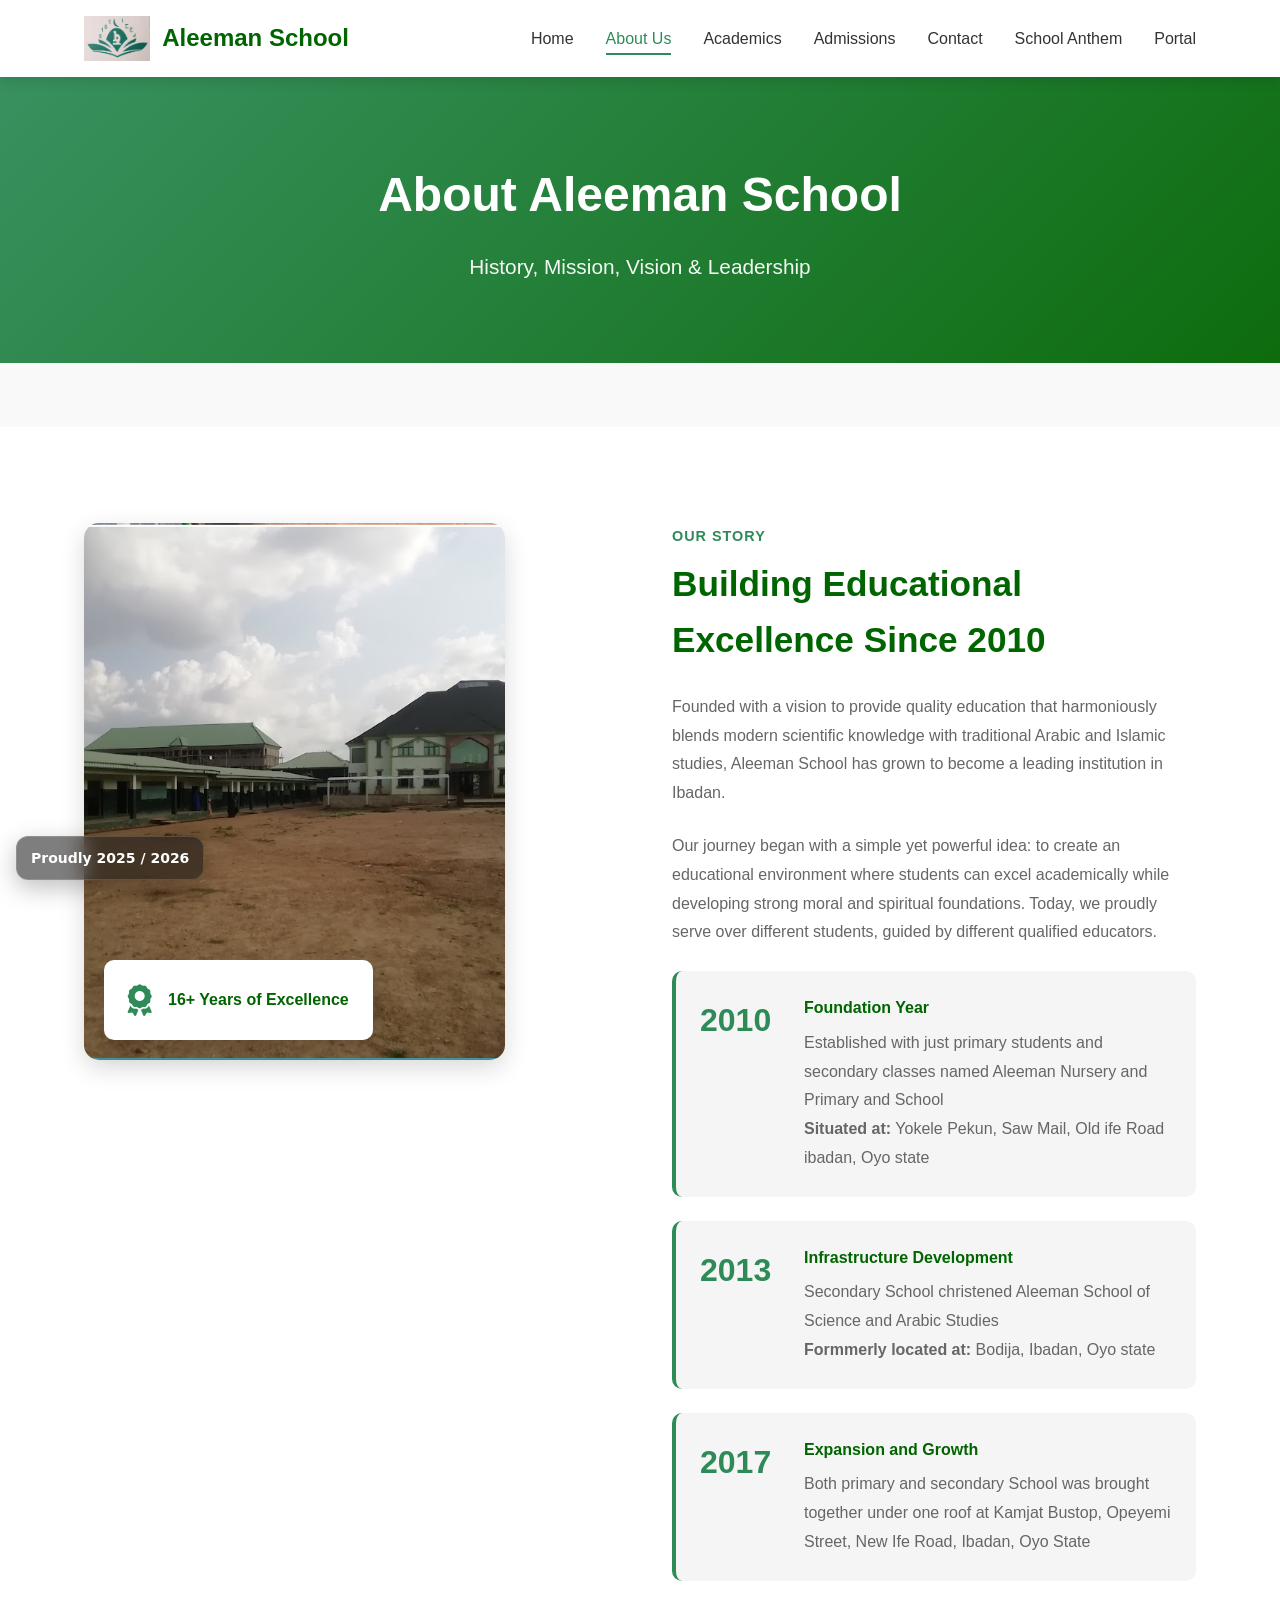
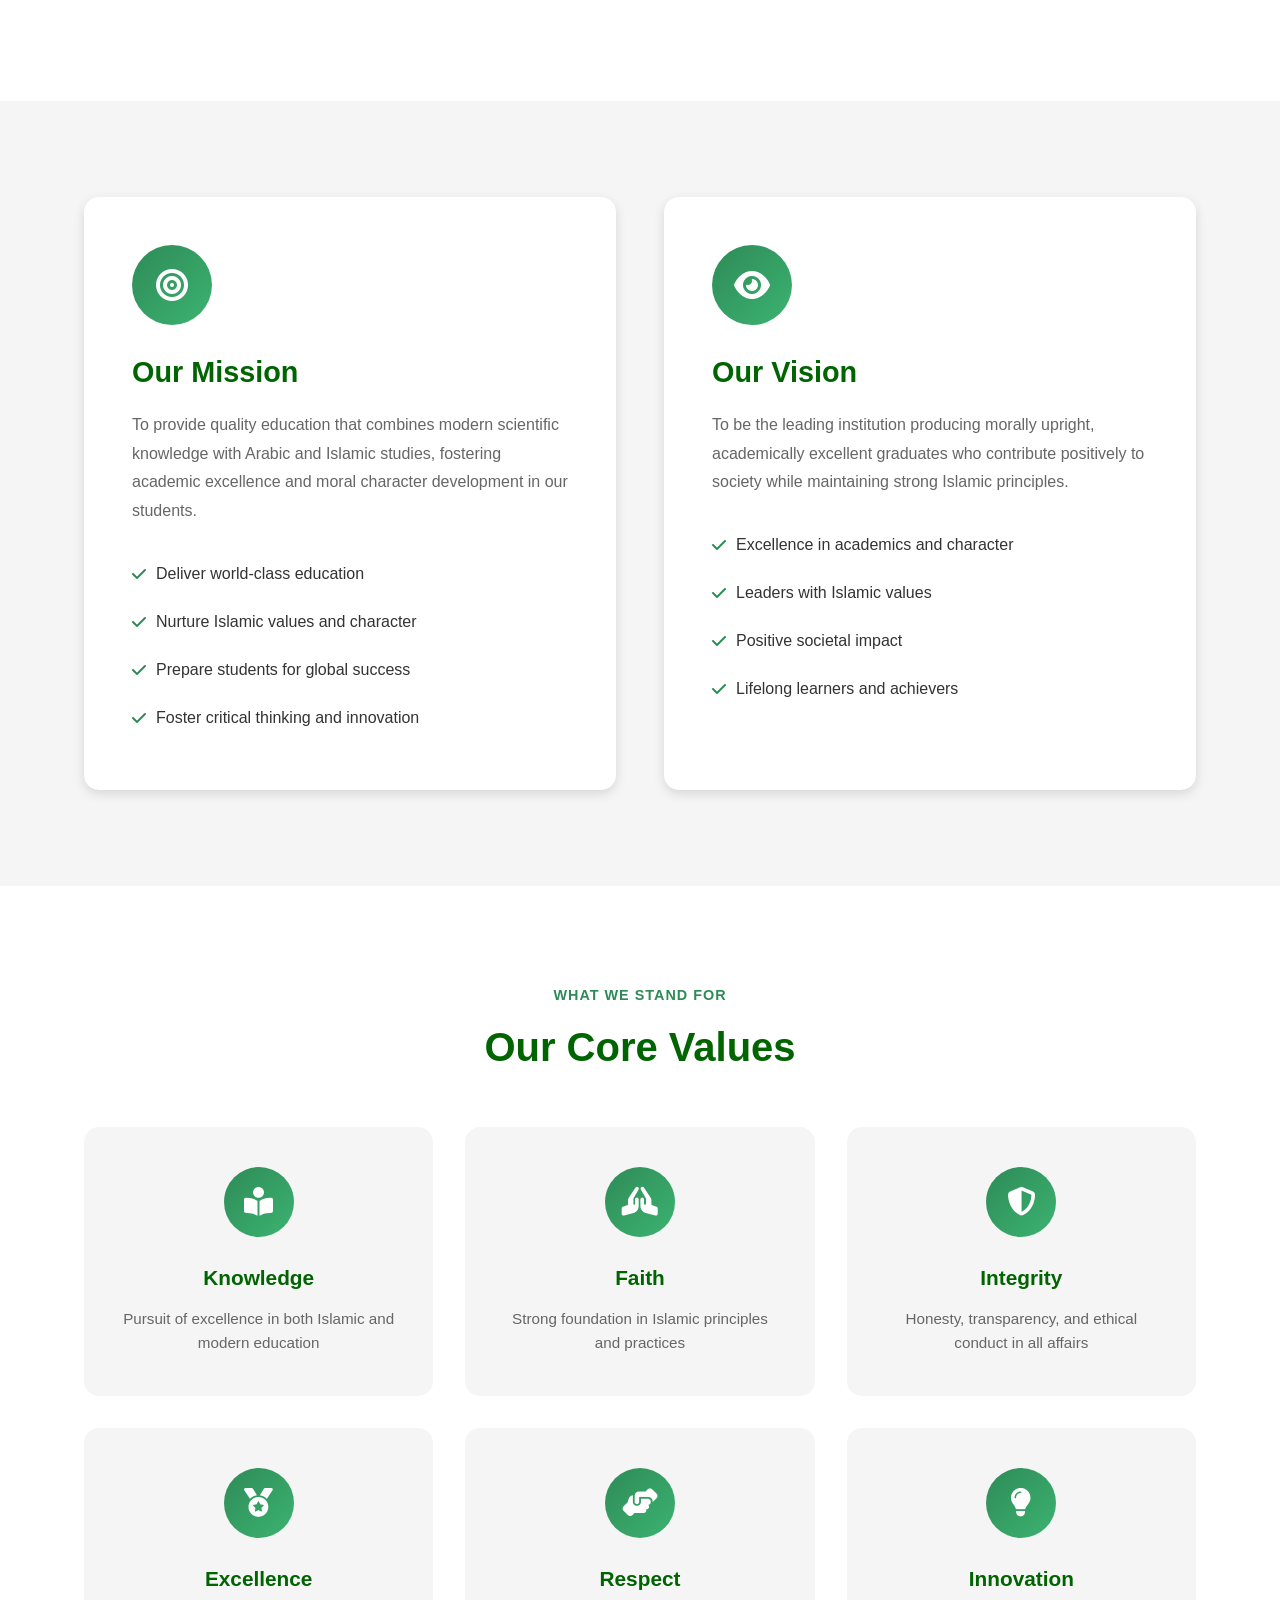
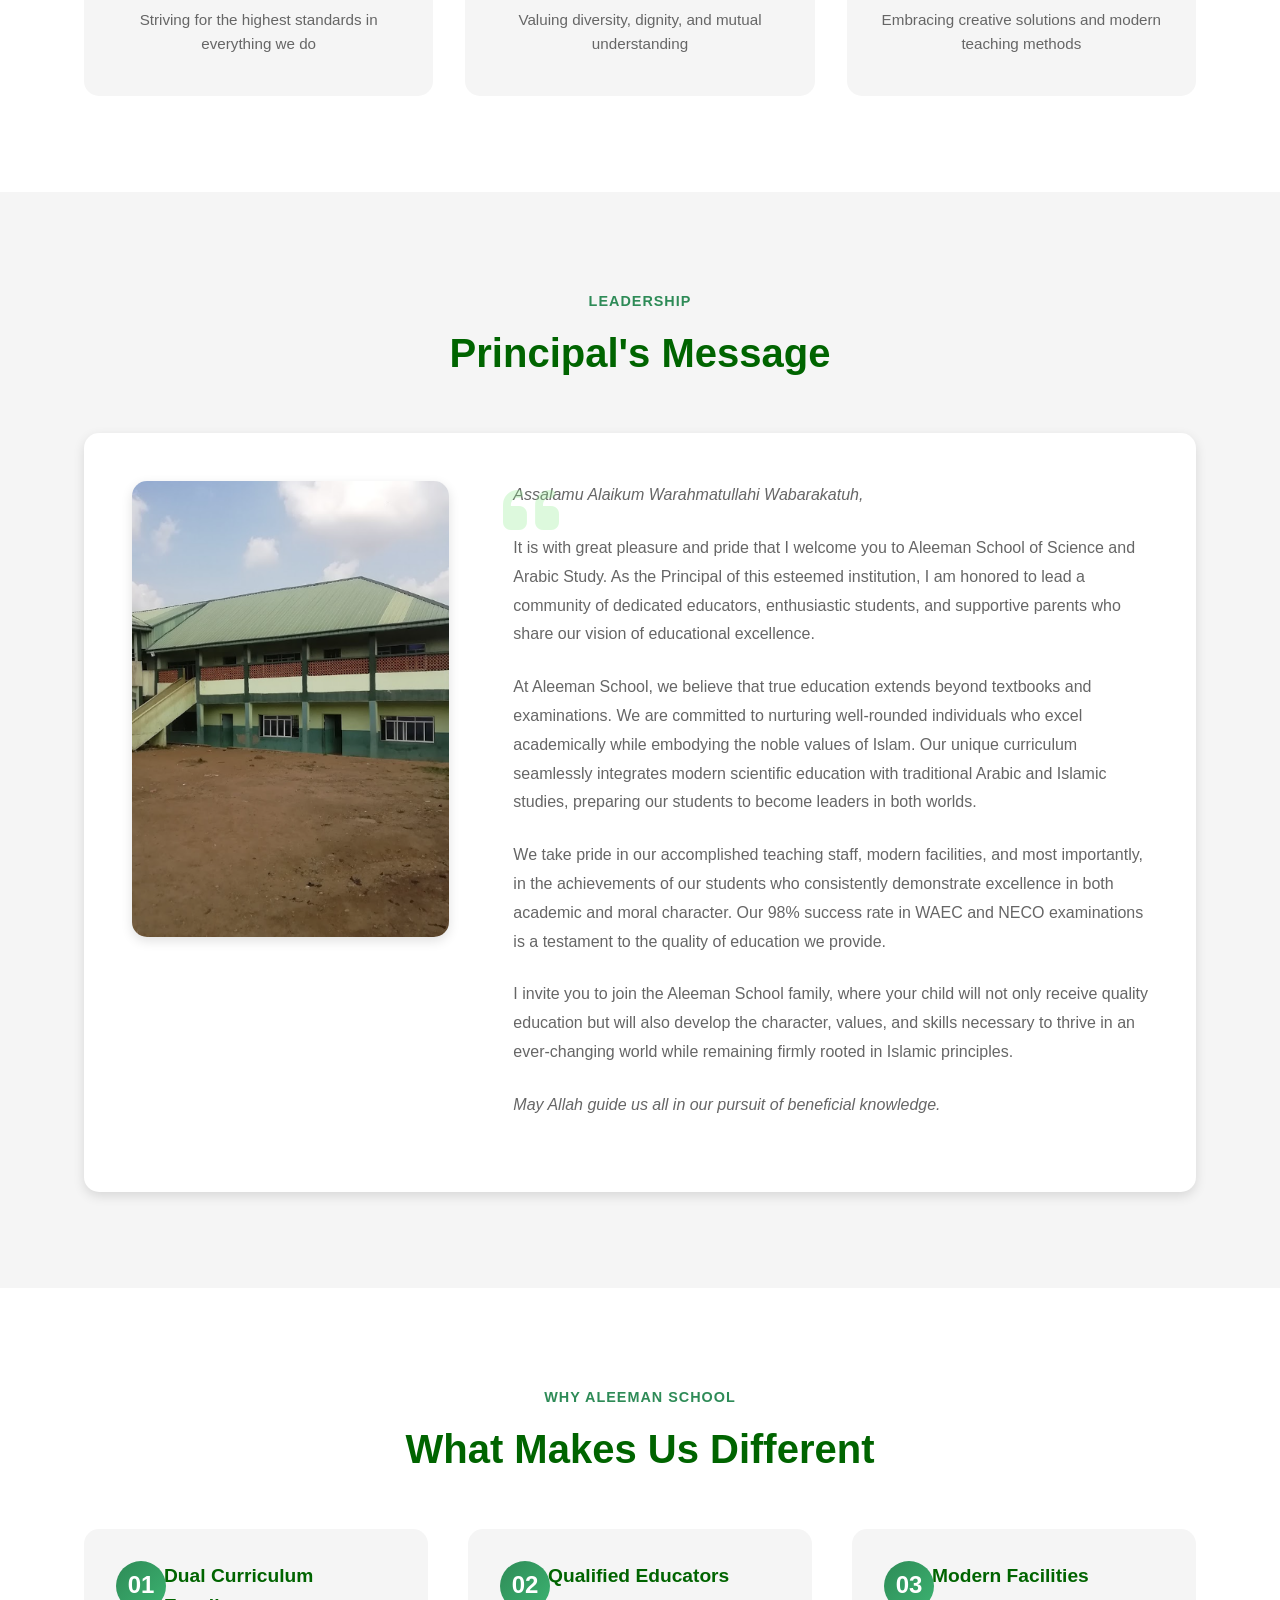
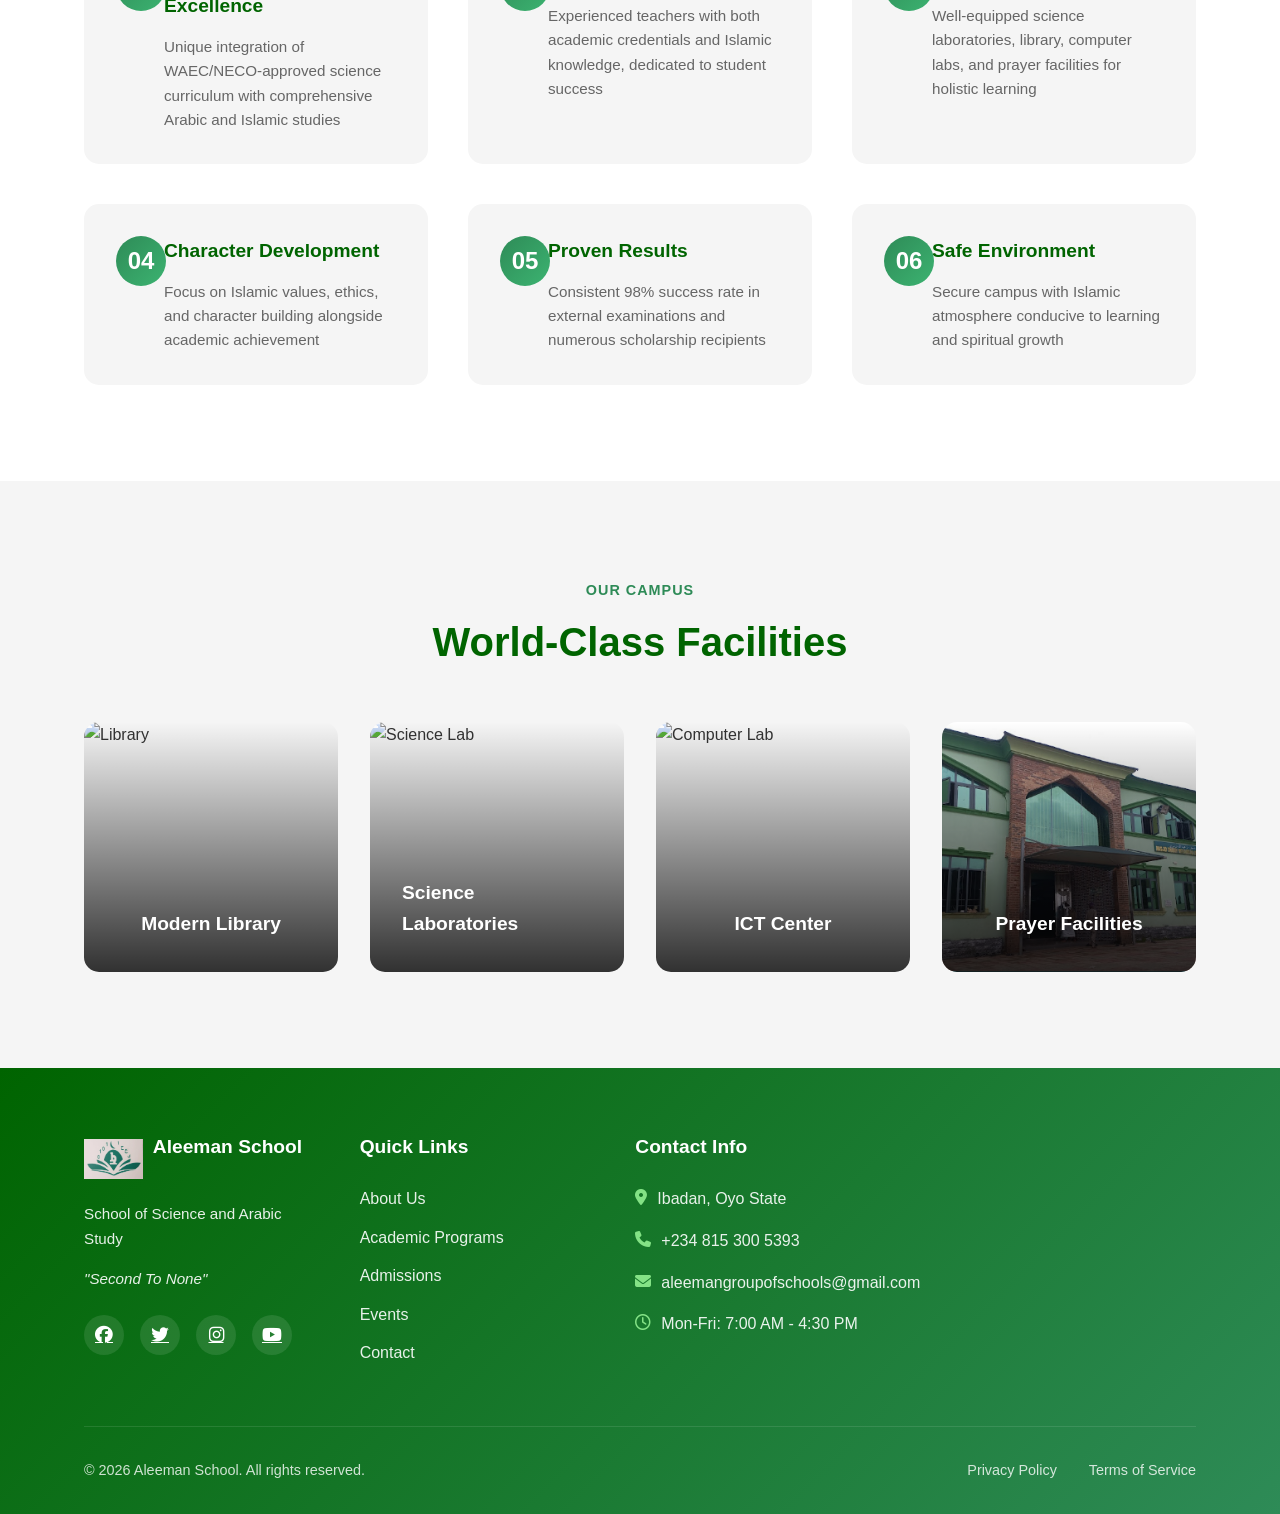
==== commit cd03685e: "updated" ====
--- a/about/index.html
+++ b/about/index.html
@@ -13,6 +13,9 @@
     <link rel="stylesheet" href="../css/improvements.css">
      <link rel="icon" href="../aleeman-logo.png" type="image/x-icon">
     <link rel="stylesheet" href="https://cdnjs.cloudflare.com/ajax/libs/font-awesome/6.4.0/css/all.min.css">
+
+     <script>window.FLOATING_TEXT = 'Proudly 2025/2026';</script>
+<script src="../floating.js"></script>
 </head>
 <body>
     <!-- Navigation -->
@@ -50,36 +53,38 @@
         <div class="container">
             <div class="about-grid">
                 <div class="about-image">
-                    <img src="../images/school-building.jpg" alt="Aleeman School Building">
+                    <img src="../aleeman-building.png" alt="Aleeman School Building">
                     <div class="image-badge">
                         <i class="fas fa-award"></i>
-                        <span>15+ Years of Excellence</span>
+                        <span>16+ Years of Excellence</span>
                     </div>
                 </div>
                 <div class="about-text">
                     <span class="section-label">Our Story</span>
-                    <h2>Building Educational Excellence Since 2009</h2>
+                    <h2>Building Educational Excellence Since 2010</h2>
                     <p>Founded with a vision to provide quality education that harmoniously blends modern scientific knowledge with traditional Arabic and Islamic studies, Aleeman School has grown to become a leading institution in Ibadan.</p>
-                    <p>Our journey began with a simple yet powerful idea: to create an educational environment where students can excel academically while developing strong moral and spiritual foundations. Today, we proudly serve over 500 students, guided by 35+ qualified educators.</p>
+                    <p>Our journey began with a simple yet powerful idea: to create an educational environment where students can excel academically while developing strong moral and spiritual foundations. Today, we proudly serve over different  students, guided by different  qualified educators.</p>
                     <div class="timeline-highlight">
-                        <div class="timeline-year">2009</div>
+                        <div class="timeline-year">2010</div>
                         <div class="timeline-text">
                             <h4>Foundation Year</h4>
-                            <p>Established with just 50 students and 8 teachers</p>
+                            <p>Established with just primary students and secondary classes named Aleeman Nursery and  Primary and School</p>
+                            <p><strong>Situated at:</strong> Yokele Pekun, Saw Mail, Old ife Road ibadan, Oyo state</p>
                         </div>
                     </div>
                     <div class="timeline-highlight">
-                        <div class="timeline-year">2015</div>
+                        <div class="timeline-year">2013</div>
                         <div class="timeline-text">
-                            <h4>Major Expansion</h4>
-                            <p>New science laboratories and library facilities</p>
+                            <h4>Infrastructure Development</h4>
+                            <p>Secondary School christened Aleeman School of Science and Arabic Studies</p>
+                            <p><strong>Formmerly located  at:</strong> Bodija, Ibadan, Oyo state</p>
                         </div>
                     </div>
                     <div class="timeline-highlight">
-                        <div class="timeline-year">2024</div>
+                        <div class="timeline-year">2017</div>
                         <div class="timeline-text">
-                            <h4>Present Day</h4>
-                            <p>500+ students, modern facilities, 98% success rate</p>
+                            <h4>Expansion and Growth</h4>
+                            <p>Both primary and secondary School was brought together under one roof at Kamjat Bustop, Opeyemi Street, New Ife Road, Ibadan, Oyo State</p>
                         </div>
                     </div>
                 </div>
@@ -184,12 +189,12 @@
             </div>
             <div class="principal-content">
                 <div class="principal-image">
-                    <img src="images/principal.jpg" alt="School Principal">
-                    <div class="principal-info">
+                    <img src="../aleeman-building2.png" alt="School Principal">
+                    <!-- <div class="principal-info">
                         <h3>Alhaji Dr. Abdullahi Rahman</h3>
                         <p>B.Sc, M.Ed, Ph.D.</p>
                         <p>Principal, Aleeman School</p>
-                    </div>
+                    </div> -->
                 </div>
                 <div class="principal-message">
                     <div class="quote-mark">
@@ -201,10 +206,10 @@
                     <p>We take pride in our accomplished teaching staff, modern facilities, and most importantly, in the achievements of our students who consistently demonstrate excellence in both academic and moral character. Our 98% success rate in WAEC and NECO examinations is a testament to the quality of education we provide.</p>
                     <p>I invite you to join the Aleeman School family, where your child will not only receive quality education but will also develop the character, values, and skills necessary to thrive in an ever-changing world while remaining firmly rooted in Islamic principles.</p>
                     <p class="message-closing">May Allah guide us all in our pursuit of beneficial knowledge.</p>
-                    <div class="principal-signature">
+                    <!-- <div class="principal-signature">
                         <p><strong>Alhaji Dr. Abdullahi Rahman</strong></p>
                         <p>Principal</p>
-                    </div>
+                    </div> -->
                 </div>
             </div>
         </div>
@@ -282,7 +287,7 @@
                     </div>
                 </div>
                 <div class="facility-card">
-                    <img src="images/mosque.jpg" alt="Prayer Hall">
+                    <img src="../aleeman-mosque.png" alt="Prayer Hall">
                     <div class="facility-overlay">
                         <i class="fas fa-mosque"></i>
                         <h4>Prayer Facilities</h4>
@@ -298,11 +303,11 @@
             <div class="footer-grid">
                 <div class="footer-col">
                     <div class="footer-logo">
-                        <img src="aleeman-logo.png" alt="Aleeman School">
+                        <img src="../aleeman-logo.png" alt="Aleeman School">
                         <h3>Aleeman School</h3>
                     </div>
                     <p>School of Science and Arabic Study</p>
-                    <p class="footer-tagline">"Building Future Leaders with Knowledge and Faith"</p>
+                    <p class="footer-tagline">"Second To None"</p>
                     <div class="social-links">
                         <a href="#" aria-label="Facebook"><i class="fab fa-facebook"></i></a>
                         <a href="#" aria-label="Twitter"><i class="fab fa-twitter"></i></a>
@@ -324,8 +329,8 @@
                     <h3>Contact Info</h3>
                     <ul class="footer-contact">
                         <li><i class="fas fa-map-marker-alt"></i> Ibadan, Oyo State</li>
-                        <li><i class="fas fa-phone"></i> +234 801 234 5678</li>
-                        <li><i class="fas fa-envelope"></i> info@aleemanschool.edu.ng</li>
+                        <li><i class="fas fa-phone"></i> +234 815 300 5393</li>
+                        <li><i class="fas fa-envelope"></i> aleemangroupofschools@gmail.com</li>
                         <li><i class="far fa-clock"></i> Mon-Fri: 7:00 AM - 4:30 PM</li>
                     </ul>
                 </div>
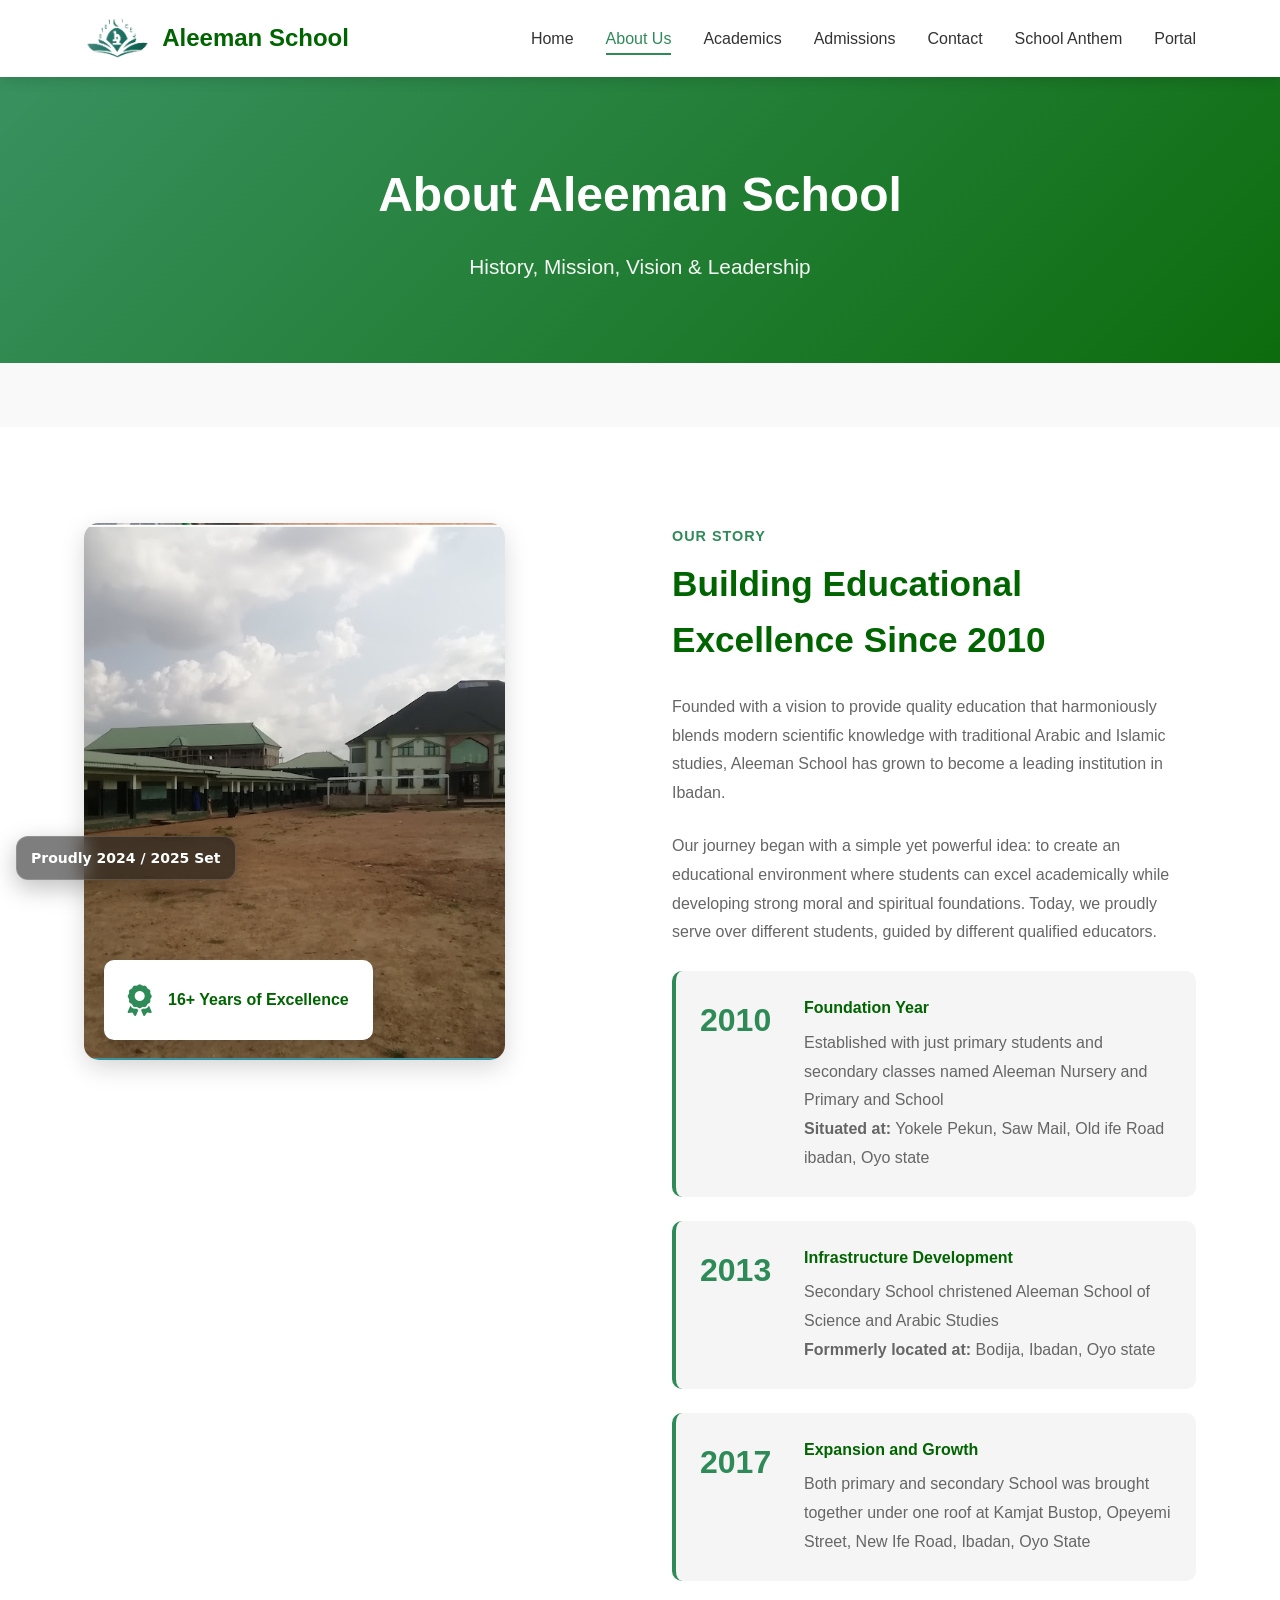
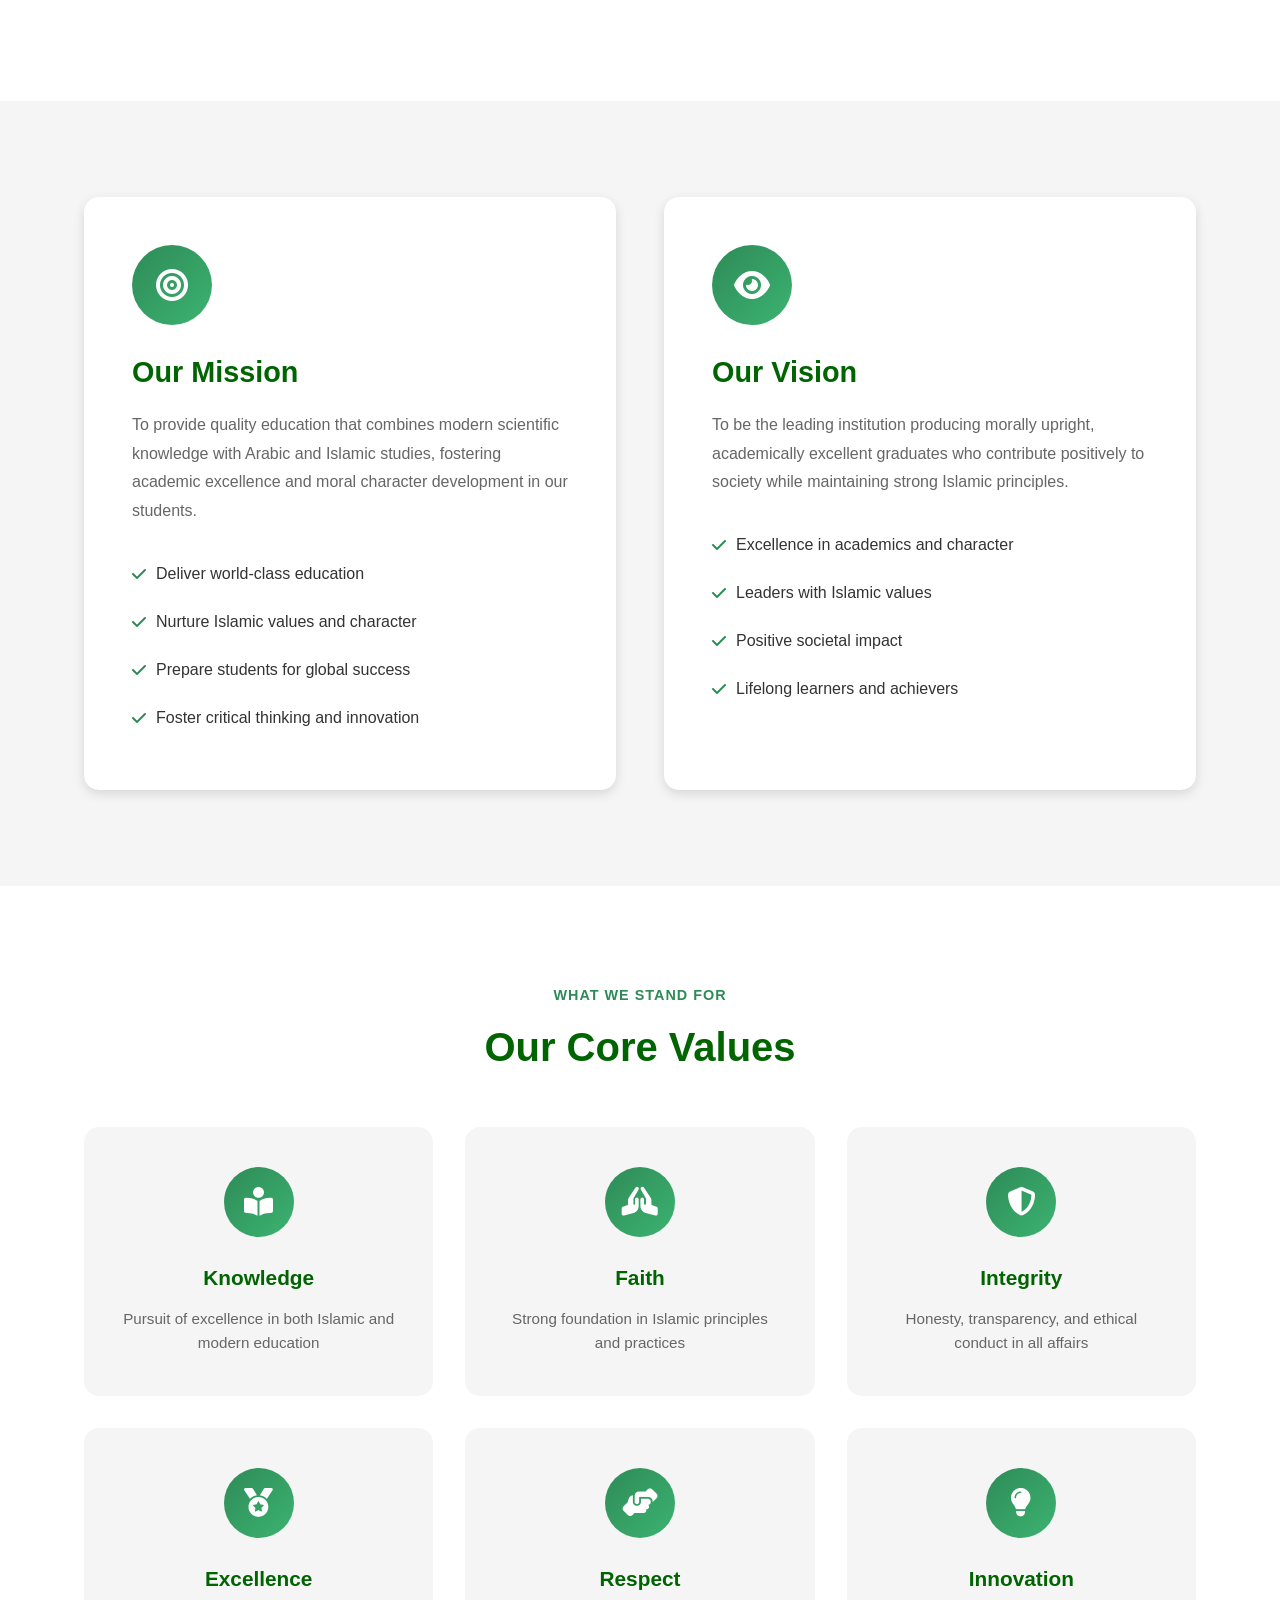
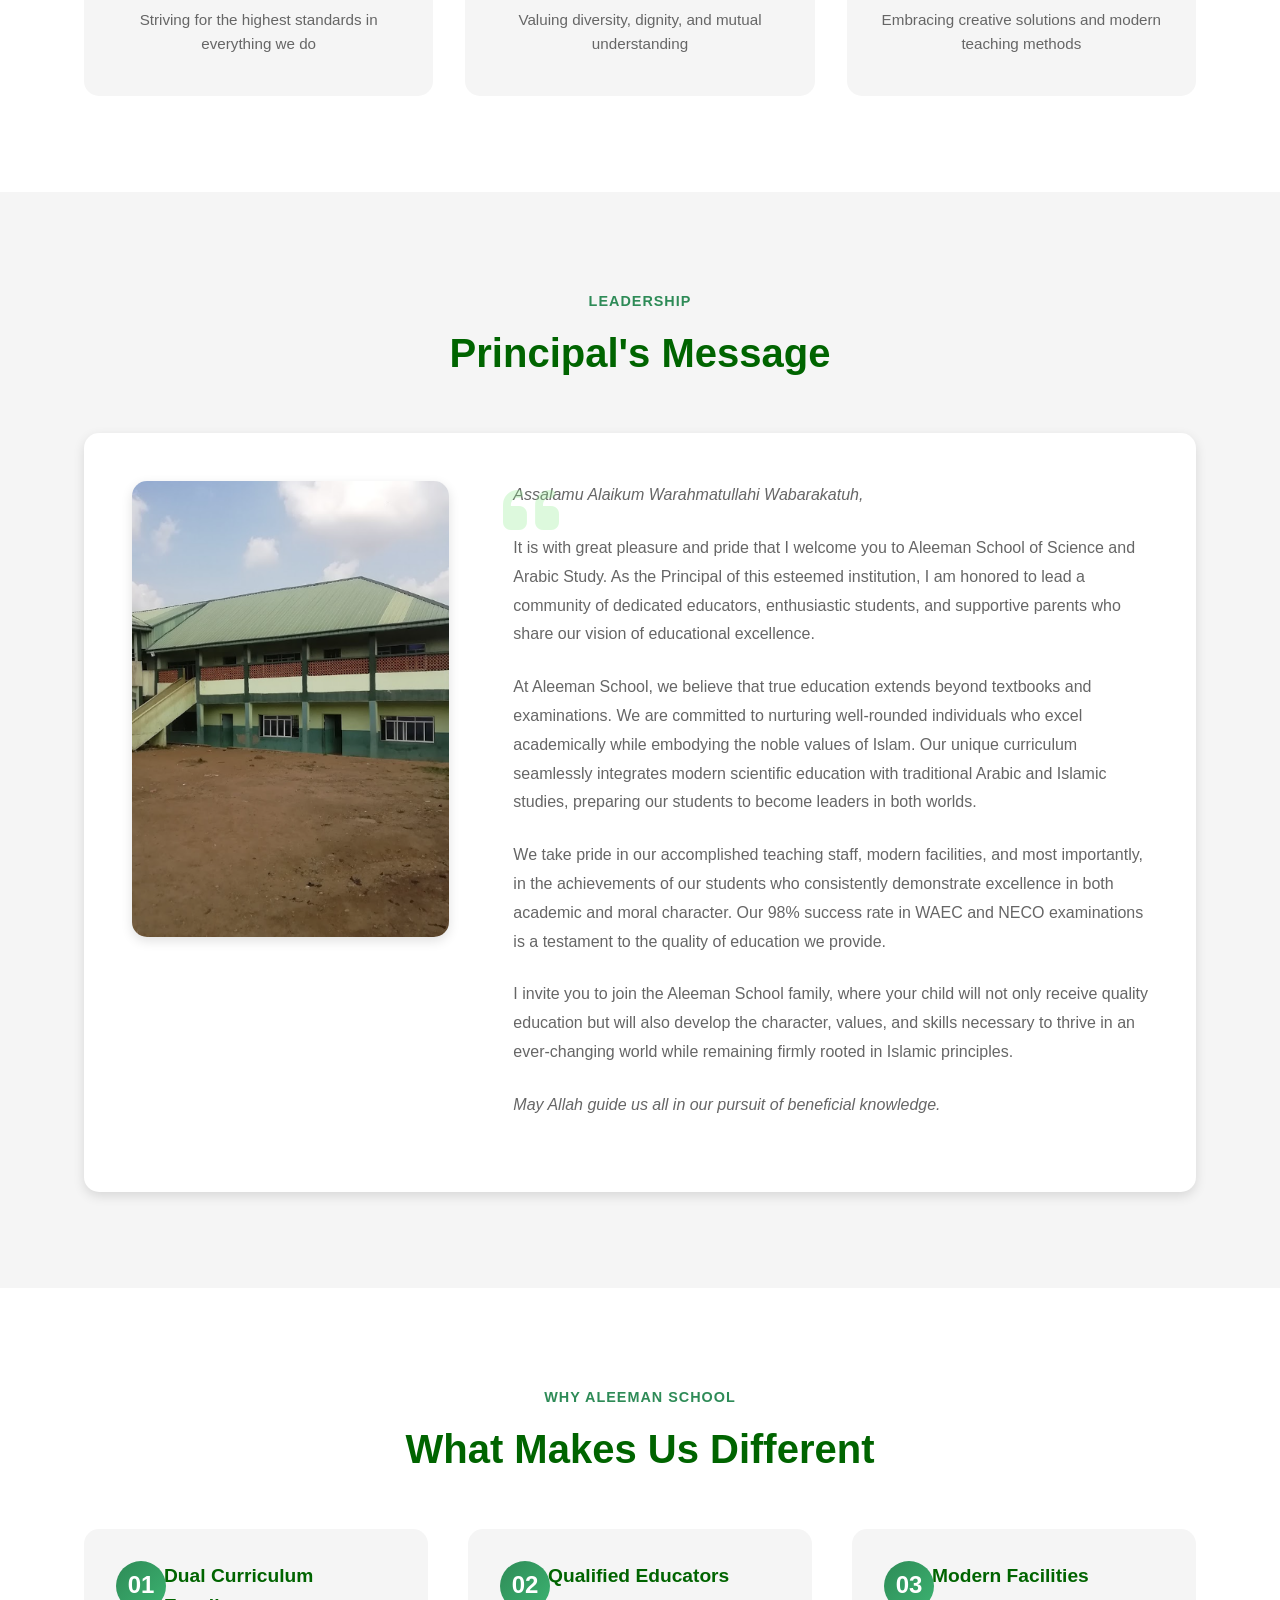
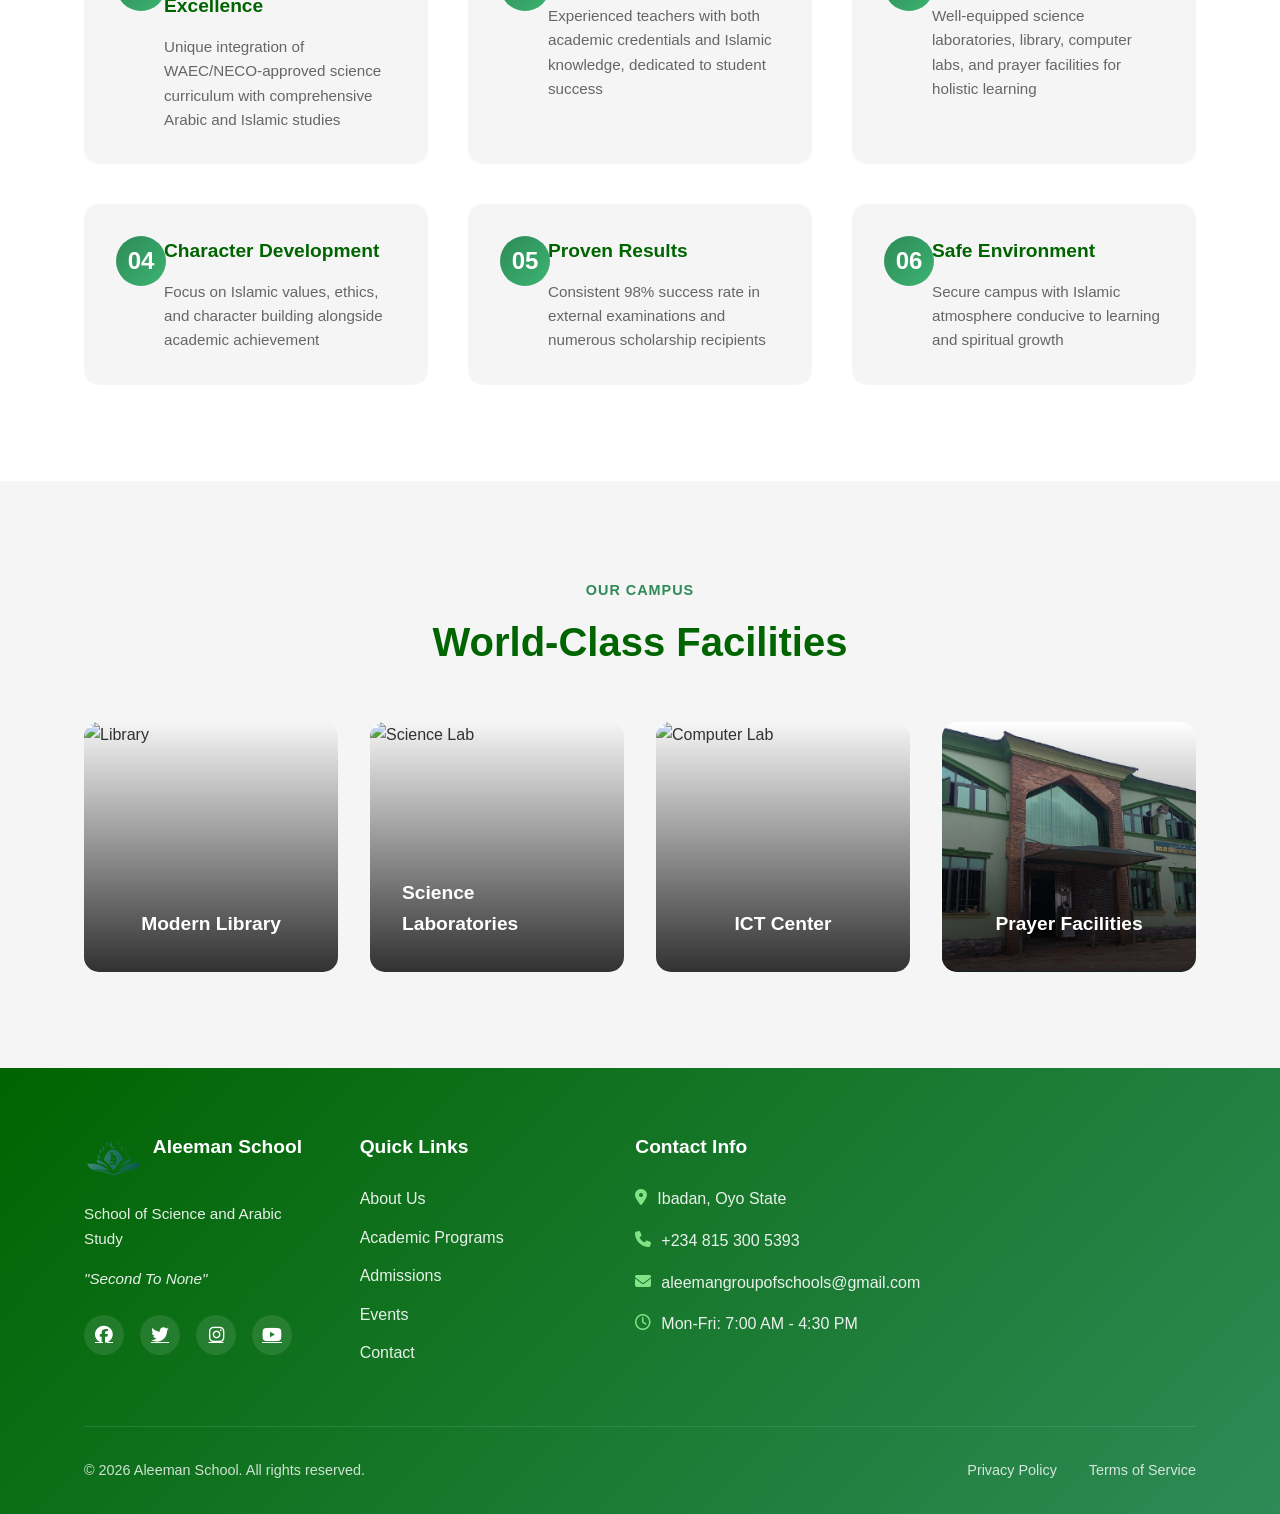
==== commit f8b8e7a4: "Update: Add/commit project files" ====
--- a/about/index.html
+++ b/about/index.html
@@ -14,7 +14,7 @@
      <link rel="icon" href="../aleeman-logo.png" type="image/x-icon">
     <link rel="stylesheet" href="https://cdnjs.cloudflare.com/ajax/libs/font-awesome/6.4.0/css/all.min.css">
 
-     <script>window.FLOATING_TEXT = 'Proudly 2025/2026';</script>
+     <script>window.FLOATING_TEXT = 'Proudly 2024/2025 Set';</script>
 <script src="../floating.js"></script>
 </head>
 <body>
